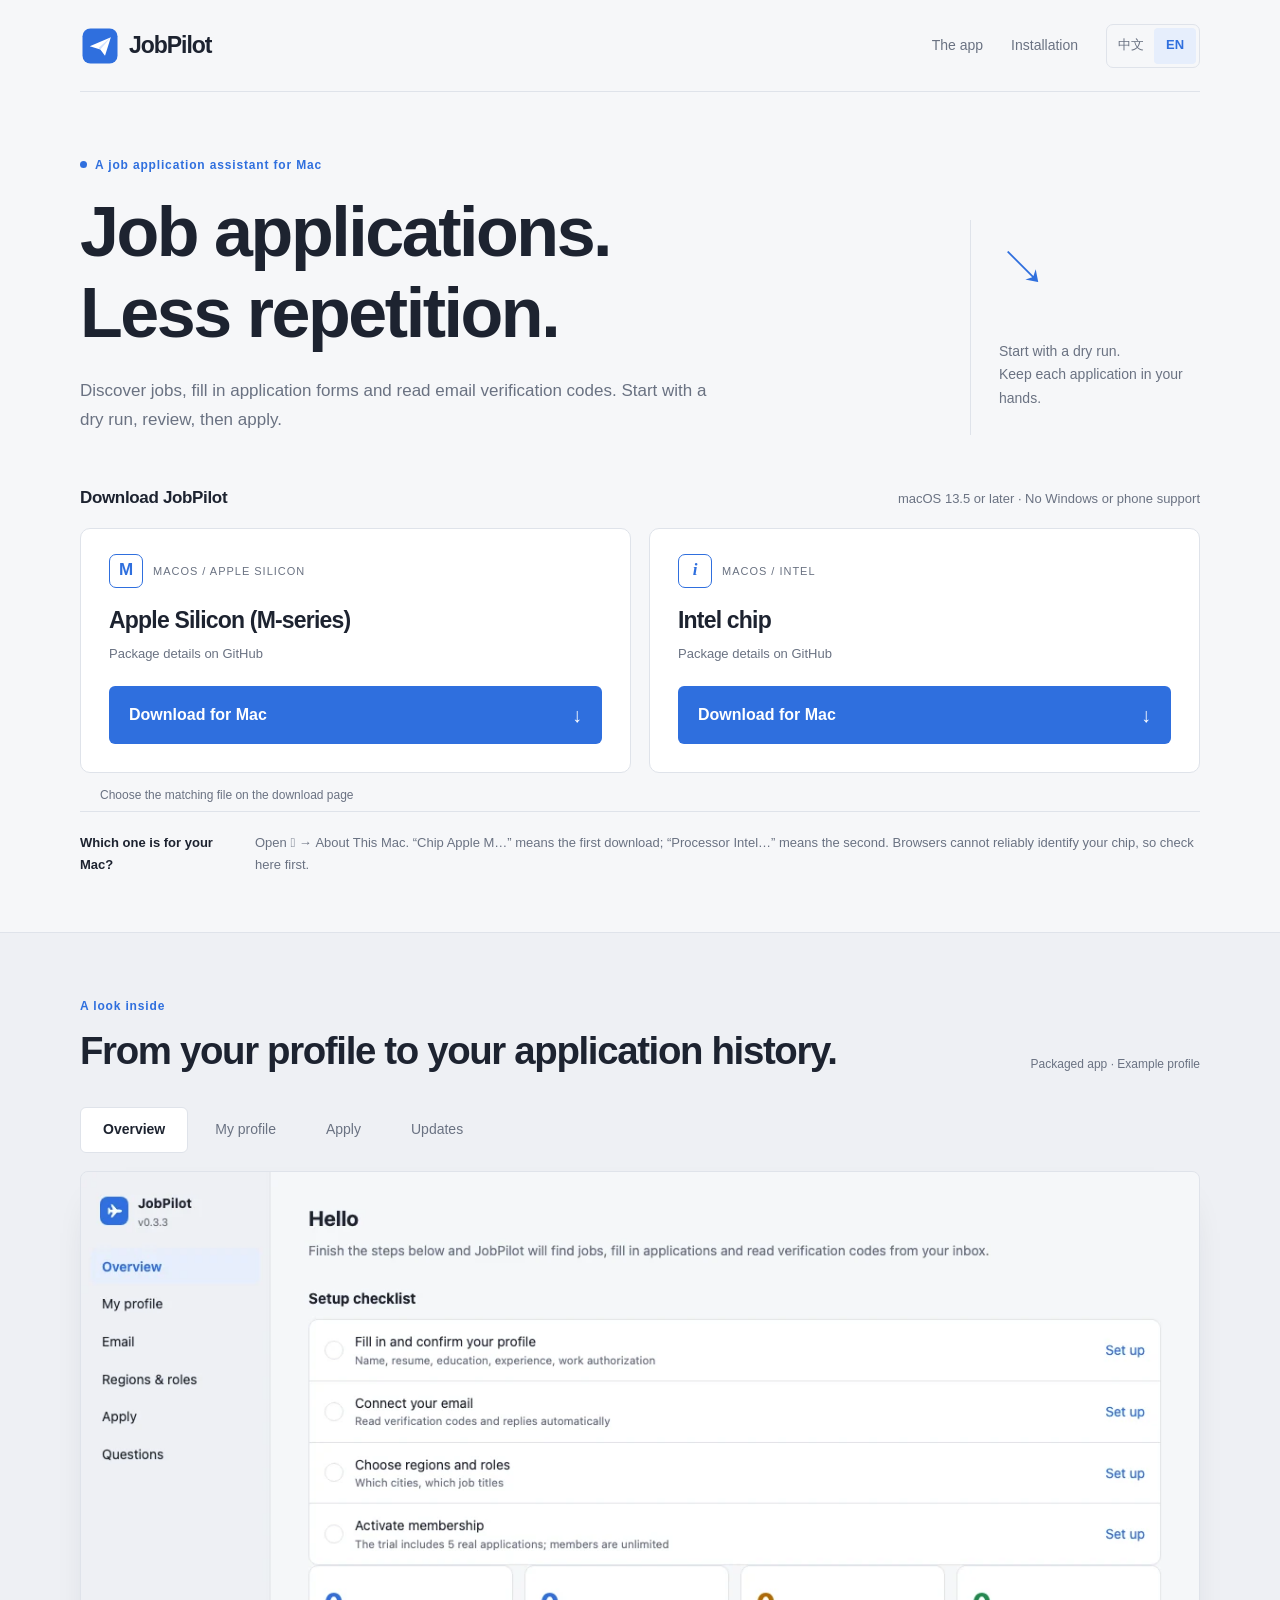
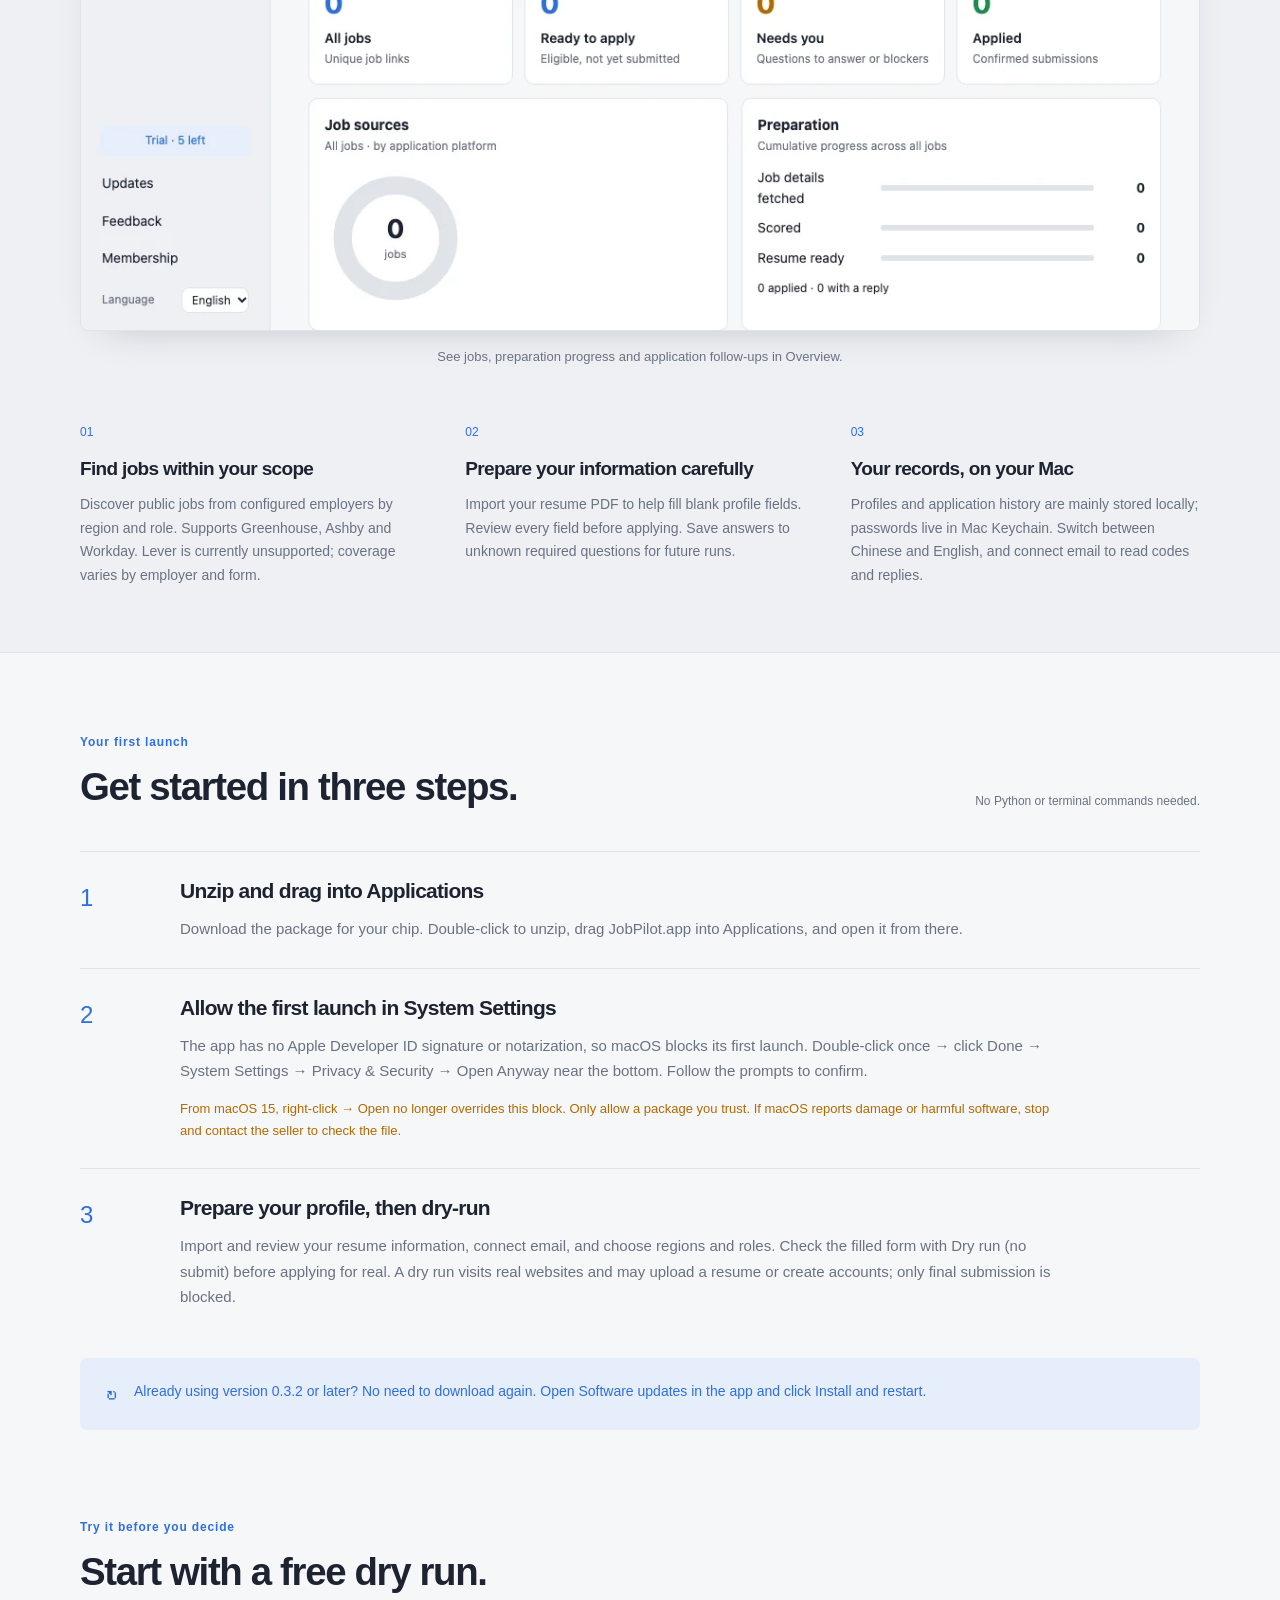
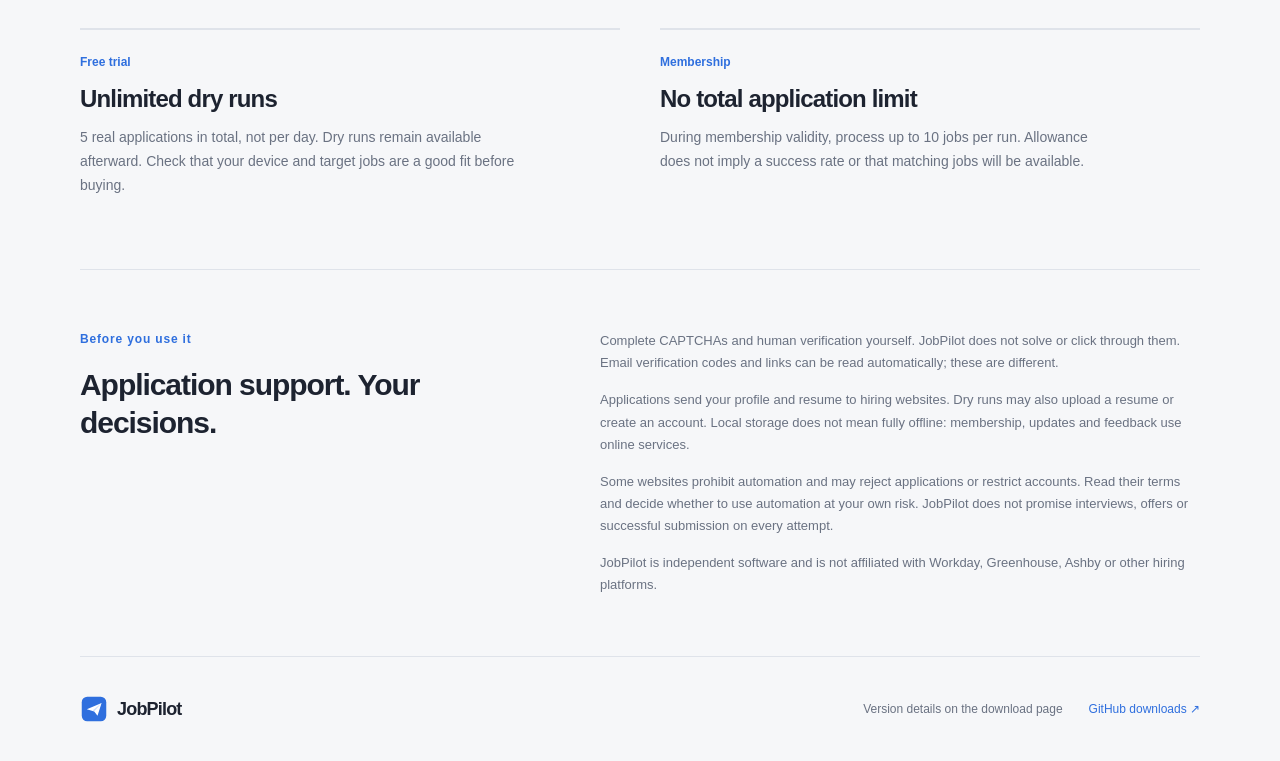
==== jobpilot/index.html @ 060f2322 "Publish JobPilot download website under /jobpilot" ====
<!doctype html>
<html lang="zh-CN">
<head>
  <meta charset="utf-8">
  <meta name="viewport" content="width=device-width, initial-scale=1">
  <meta name="color-scheme" content="light dark">
  <meta name="description" content="JobPilot for Mac：发现岗位、辅助填写求职申请表、读取邮箱验证码。下载 Apple 芯片或 Intel 版本。">
  <meta http-equiv="Content-Security-Policy" content="default-src 'self'; connect-src https://api.github.com; script-src 'self'; style-src 'self'; img-src 'self'; font-src 'none'; object-src 'none'; base-uri 'none'; form-action 'none'">
  <meta name="referrer" content="no-referrer">
  <title>JobPilot — Mac 求职申请助手</title>
  <link rel="icon" href="./icon.svg" type="image/svg+xml">
  <link rel="stylesheet" href="./style.css">
  <script src="./config.js" defer></script>
  <script src="./i18n.js" defer></script>
  <script src="./app.js" defer></script>
</head>
<body>
  <a class="skip" href="#download" data-i18n="skip">跳到下载</a>
  <header class="site-header wrap">
    <a class="brand" href="#download" aria-label="JobPilot"><img src="./icon.svg" width="40" height="40" alt=""><span>JobPilot</span></a>
    <nav aria-label="Main navigation">
      <a href="#preview" data-i18n="nav_preview">看看软件</a>
      <a href="#install" data-i18n="nav_install">安装指南</a>
      <div class="languages" role="group" aria-label="中文 / English">
        <button type="button" data-language="zh" lang="zh" aria-pressed="true">中文</button>
        <button type="button" data-language="en" lang="en" aria-pressed="false">EN</button>
      </div>
    </nav>
  </header>
  <main>
    <section class="hero wrap" id="download" aria-labelledby="hero-title">
      <div class="hero-top">
        <div>
          <p class="eyebrow"><span class="status-dot" aria-hidden="true"></span><span data-i18n="eyebrow">为 Mac 设计的求职申请助手</span></p>
          <h1 id="hero-title" data-i18n="hero_title">求职申请，<br>少一些重复填写。</h1>
          <p class="hero-description" data-i18n="hero_description">发现岗位、填写申请表、自动读取邮箱验证码。先试运行，核对后再正式投递。</p>
        </div>
        <aside class="hero-aside">
          <span class="outline-mark" aria-hidden="true">↘</span>
          <p data-i18n="hero_aside">从一次试运行开始。<br>让每一份申请，由你确认。</p>
        </aside>
      </div>
      <div class="download-heading">
        <h2 data-i18n="download_title">下载 JobPilot</h2>
        <p data-i18n="requirements">macOS 13.5 或更新 · 不支持 Windows、手机</p>
      </div>
      <div class="download-grid">
        <article class="download-card" id="card-apple">
          <div class="chip-line"><span class="chip-icon" aria-hidden="true">M</span><span class="package-type">macOS / Apple Silicon</span></div>
          <h3 data-i18n="apple_title">Apple 芯片（M 系列）</h3>
          <p class="asset-size" id="size-apple" data-i18n="package_on_releases">安装包见下载页</p>
          <a class="download-action" id="download-apple" href="https://github.com/SuperAlanQIao07/applypilot-info/releases/latest"><span data-i18n="download_action">下载 Mac 版</span><span aria-hidden="true">↓</span></a>
          <a class="missing-link" id="missing-apple" href="https://github.com/SuperAlanQIao07/applypilot-info/releases/latest" hidden data-i18n="all_releases">查看 GitHub 下载页 ↗</a>
        </article>
        <article class="download-card" id="card-intel">
          <div class="chip-line"><span class="chip-icon intel" aria-hidden="true">i</span><span class="package-type">macOS / Intel</span></div>
          <h3 data-i18n="intel_title">Intel 芯片</h3>
          <p class="asset-size" id="size-intel" data-i18n="package_on_releases">安装包见下载页</p>
          <a class="download-action" id="download-intel" href="https://github.com/SuperAlanQIao07/applypilot-info/releases/latest"><span data-i18n="download_action">下载 Mac 版</span><span aria-hidden="true">↓</span></a>
          <a class="missing-link" id="missing-intel" href="https://github.com/SuperAlanQIao07/applypilot-info/releases/latest" hidden data-i18n="all_releases">查看 GitHub 下载页 ↗</a>
        </article>
      </div>
      <div class="release-line" aria-live="polite"><span id="release-meta"></span><span id="release-message" data-i18n="fallback">在下载页选择对应文件</span></div>
      <div class="chip-help">
        <strong data-i18n="chip_help_title">不确定选哪一个？</strong>
        <p data-i18n="chip_help">打开「 → 关于本机」：写着「芯片 Apple M…」选第一个；写着「处理器 Intel…」选第二个。浏览器无法可靠判断芯片，请以这里的信息为准。</p>
      </div>
      <noscript><p>在下载页选择对应文件。Choose the matching file on the GitHub download page. JavaScript is only needed to show the latest version and direct links.</p></noscript>
    </section>

    <section class="preview-section" id="preview" aria-labelledby="preview-title">
      <div class="wrap">
        <div class="section-heading"><div><p class="eyebrow" data-i18n="preview_eyebrow">先看看，再开始</p><h2 id="preview-title" data-i18n="preview_title">从资料准备，到申请记录。</h2></div><span class="section-note" data-i18n="preview_note">打包版实拍 · 示例资料</span></div>
        <div class="preview-tabs" role="group" aria-label="App screenshots">
          <button type="button" data-shot="overview" aria-pressed="true" data-i18n="shot_overview">概览</button>
          <button type="button" data-shot="profile" aria-pressed="false" data-i18n="shot_profile">我的资料</button>
          <button type="button" data-shot="apply" aria-pressed="false" data-i18n="shot_apply">投递</button>
          <button type="button" data-shot="updates" aria-pressed="false" data-i18n="shot_updates">软件更新</button>
        </div>
        <figure class="app-preview"><img id="app-screenshot" src="./screenshots/zh-overview.webp" width="1180" height="800" loading="lazy" alt="JobPilot 概览页，显示职位统计和申请记录"><figcaption id="shot-caption">在概览查看职位、准备进度和申请后续。</figcaption></figure>
        <div class="feature-grid">
          <article><span class="feature-number">01</span><h3 data-i18n="feature_discover_title">找到范围内的岗位</h3><p data-i18n="feature_discover">按地区与职位方向发现已配置雇主的公开岗位。支持 Greenhouse、Ashby、Workday；Lever 当前不支持，并非覆盖所有公司和表单。</p></article>
          <article><span class="feature-number">02</span><h3 data-i18n="feature_profile_title">资料只需认真准备</h3><p data-i18n="feature_profile">导入简历 PDF，辅助填写空白资料，逐项核对后用于申请。遇到未知必填题，可保存回答供后续运行复用。</p></article>
          <article><span class="feature-number">03</span><h3 data-i18n="feature_local_title">记录留在你的 Mac</h3><p data-i18n="feature_local">资料和投递记录主要保存在本机，密码存于 Mac 钥匙串。中英文界面随时切换，连接邮箱后可读取验证码和回信。</p></article>
        </div>
      </div>
    </section>

    <section class="install-section wrap" id="install" aria-labelledby="install-title">
      <div class="section-heading"><div><p class="eyebrow" data-i18n="install_eyebrow">第一次使用</p><h2 id="install-title" data-i18n="install_title">安装，按这三步来。</h2></div><p class="section-note" data-i18n="install_note">无需 Python，也无需终端命令。</p></div>
      <ol class="install-steps">
        <li><span class="step-number" aria-hidden="true">1</span><div><h3 data-i18n="install_unpack_title">解压，拖入「应用程序」</h3><p data-i18n="install_unpack">下载与你的芯片对应的压缩包，双击解压，再把 JobPilot.app 拖到「应用程序」。请从「应用程序」打开。</p></div></li>
        <li><span class="step-number" aria-hidden="true">2</span><div><h3 data-i18n="install_open_title">在系统设置中允许首次打开</h3><p data-i18n="install_open">应用没有 Apple Developer ID 签名和公证，首次打开会被 macOS 拦下。双击一次 → 点「完成」→「系统设置 → 隐私与安全性」→ 在底部点「仍要打开」，按提示确认。</p><p class="installation-warning" data-i18n="install_warning">macOS 15 起，不能再靠右键打开绕过。仅允许你信任的安装包；如提示损坏或会危害电脑，请停止安装并联系卖家核对。</p></div></li>
        <li><span class="step-number" aria-hidden="true">3</span><div><h3 data-i18n="install_try_title">准备资料，先试运行</h3><p data-i18n="install_try">导入简历并逐项确认，绑定邮箱，选择地区与职位方向。先用「试运行（不提交）」检查填写内容，再决定是否正式投递。试运行会访问真实网站，也可能上传简历或注册账号，仅阻止最终提交。</p></div></li>
      </ol>
      <aside class="update-note"><span aria-hidden="true">↻</span><p data-i18n="update_note">已经安装 0.3.2 或更新版本？不用重新下载，在应用「软件更新」页点击「安装并重启」即可。</p></aside>
    </section>

    <section class="membership-section wrap" id="membership" aria-labelledby="membership-title">
      <div class="section-heading"><div><p class="eyebrow" data-i18n="membership_eyebrow">先试用，再决定</p><h2 id="membership-title" data-i18n="membership_title">从免费试运行开始。</h2></div></div>
      <div class="membership-grid">
        <article><span class="plan-label" data-i18n="trial_label">免费试用</span><h3 data-i18n="trial_title">试运行不限次数</h3><p data-i18n="trial_body">正式投递共 5 份，不是每天 5 份。额度用完后仍可试运行，先确认设备和目标岗位是否适合。</p></article>
        <article><span class="plan-label" data-i18n="member_label">会员</span><h3 data-i18n="member_title">正式投递不限总量</h3><p data-i18n="member_body">会员有效期内每轮最多处理 10 份。额度不代表成功率，也不代表一定有匹配岗位。</p><p class="price" id="membership-price" hidden></p></article>
      </div>
      <div class="contact-panel" id="contact-panel" hidden>
        <h3 data-i18n="contact_title">购买与联系</h3>
        <a id="store-link" class="text-link" hidden data-i18n="store_link">查看购买方式 ↗</a>
        <p id="wechat-row" hidden><span data-i18n="wechat">微信：</span><span id="wechat-value"></span></p>
        <p id="email-row" hidden><span data-i18n="email">邮箱：</span><span id="email-value"></span></p>
      </div>
    </section>

    <section class="privacy-section wrap" aria-labelledby="privacy-title">
      <div class="privacy-heading"><p class="eyebrow" data-i18n="privacy_eyebrow">使用前，请了解</p><h2 id="privacy-title" data-i18n="privacy_title">辅助申请，决定权在你。</h2></div>
      <div class="privacy-copy">
        <p data-i18n="privacy_captcha">CAPTCHA / 人机验证由你本人完成，软件不破解或代点；邮箱验证码和验证链接可自动读取，两者不同。</p>
        <p data-i18n="privacy_data">申请会把资料和简历发送给招聘网站；试运行也可能上传简历、创建账号。本机保存资料不等于完全离线，会员、更新和提建议等功能需要联网。</p>
        <p data-i18n="privacy_risk">部分网站的条款可能禁止自动化，可能拒绝申请或限制账号。请先阅读网站条款，自行决定是否使用并承担风险。软件不承诺面试、录用或每次提交成功。</p>
        <p class="muted" data-i18n="privacy_affiliation">JobPilot 是独立软件，与 Workday、Greenhouse、Ashby 等公司没有关联。</p>
      </div>
    </section>
  </main>
  <footer class="site-footer wrap"><a class="brand" href="#download"><img src="./icon.svg" width="28" height="28" alt=""><span>JobPilot</span></a><span id="footer-version" data-i18n="footer_version_unknown">版本信息见下载页</span><a href="https://github.com/SuperAlanQIao07/applypilot-info/releases/latest" data-i18n="footer_releases">GitHub 下载页 ↗</a></footer>
</body>
</html>
---- jobpilot/style.css ----
:root {
  --bg: #f6f7f9; --panel: #ffffff; --sidebar: #eef0f4; --text: #1d2330; --muted: #6a7282;
  --line: #dfe3ea; --accent: #2f6fde; --accent-text: #ffffff; --accent-soft: #e6eefc;
  --ok: #1f8a4c; --warn: #b26a00; --radius: 10px;
  color-scheme: light;
}
@media (prefers-color-scheme: dark) {
  :root {
    --bg: #15181e; --panel: #1d2129; --sidebar: #191c23; --text: #e6e9ef; --muted: #98a0ae;
    --line: #2d333d; --accent: #5b8ff0; --accent-text: #0f1420; --accent-soft: #233150;
    --ok: #4cc17f; --warn: #e0a043;
    color-scheme: dark;
  }
}
* { box-sizing: border-box; }
[hidden] { display: none !important; }
html { scroll-behavior: smooth; scroll-padding-top: 24px; }
body { margin: 0; background: var(--bg); color: var(--text); font: 16px/1.7 -apple-system, BlinkMacSystemFont, "PingFang SC", "Helvetica Neue", sans-serif; -webkit-font-smoothing: antialiased; }
a { color: var(--accent); text-decoration: none; }
a:hover { text-decoration: underline; text-underline-offset: 4px; }
button { font: inherit; cursor: pointer; }
a, button { -webkit-tap-highlight-color: transparent; }
a:focus-visible, button:focus-visible { outline: 3px solid var(--accent); outline-offset: 5px; }
img { display: block; max-width: 100%; height: auto; }
p { margin: 0; }
h1, h2, h3 { line-height: 1.25; margin: 0; letter-spacing: -.035em; }
h2 { font-size: clamp(27px, 3vw, 40px); font-weight: 650; }
h3 { font-size: 21px; font-weight: 650; }
.wrap { width: min(1120px, calc(100% - 64px)); margin-inline: auto; }
.skip { position: absolute; left: 16px; top: -100px; padding: 10px 20px; z-index: 5; background: var(--panel); }
.skip:focus { top: 10px; }
.site-header { display: flex; justify-content: space-between; align-items: center; min-height: 92px; border-bottom: 1px solid var(--line); }
.brand { display: inline-flex; align-items: center; gap: 9px; color: var(--text); font-size: 23px; font-weight: 700; letter-spacing: -.045em; }
.brand:hover { text-decoration: none; }
.site-header nav { display: flex; gap: 28px; align-items: center; font-size: 14px; }
.site-header nav > a { color: var(--muted); }
.languages { display: flex; align-items: center; gap: 2px; border: 1px solid var(--line); border-radius: 7px; padding: 3px; }
.languages button { min-width: 42px; min-height: 36px; padding: 4px 8px; border: 0; color: var(--muted); background: transparent; border-radius: 4px; font-size: 13px; }
.languages button[aria-pressed=true] { color: var(--accent); background: var(--accent-soft); font-weight: 650; }
.hero { padding-top: 64px; padding-bottom: 56px; }
.hero-top { display: grid; grid-template-columns: 1fr 230px; align-items: end; gap: 48px; }
.eyebrow { font-size: 12px; line-height: 1.5; font-weight: 650; color: var(--accent); letter-spacing: .07em; margin-bottom: 18px; }
.status-dot { display: inline-block; width: 7px; height: 7px; margin-right: 8px; background: var(--accent); border-radius: 50%; vertical-align: 1px; }
h1 { font-size: clamp(44px, 5.7vw, 70px); white-space: pre-line; font-weight: 650; line-height: 1.15; }
.hero-description { max-width: 650px; font-size: 17px; color: var(--muted); margin-top: 24px; }
.hero-aside { border-left: 1px solid var(--line); padding-left: 28px; color: var(--muted); font-size: 14px; white-space: pre-line; }
.outline-mark { font-size: 48px; color: var(--accent); display: block; line-height: 1; margin-bottom: 24px; font-weight: 300; }
.download-heading { display: flex; align-items: baseline; justify-content: space-between; gap: 16px; margin-top: 52px; margin-bottom: 18px; }
.download-heading h2 { font-size: 17px; letter-spacing: -.02em; }
.download-heading p { color: var(--muted); font-size: 13px; }
.download-grid { display: grid; grid-template-columns: 1fr 1fr; gap: 18px; }
.download-card { padding: 25px 28px 28px; background: var(--panel); border: 1px solid var(--line); border-radius: var(--radius); }
.chip-line { display: flex; align-items: center; gap: 10px; margin-bottom: 18px; }
.chip-icon { width: 34px; height: 34px; display: inline-grid; place-items: center; font-size: 17px; font-weight: 700; border: 1px solid var(--accent); color: var(--accent); border-radius: 7px; }
.chip-icon.intel { font-family: ui-serif, Georgia, serif; font-style: italic; }
.package-type { font-size: 11px; text-transform: uppercase; letter-spacing: .09em; color: var(--muted); }
.download-card h3 { font-size: 23px; }
.asset-size { color: var(--muted); font-size: 13px; margin-top: 8px; min-height: 23px; }
.download-action { display: flex; align-items: center; justify-content: space-between; gap: 16px; min-height: 56px; margin-top: 20px; padding: 14px 20px; border-radius: 6px; background: var(--accent); color: var(--accent-text); font-size: 16px; font-weight: 600; line-height: 1.5; transition: filter .15s; }
.download-action:hover { text-decoration: none; filter: brightness(.94); }
.download-action span:last-child { font-size: 20px; font-weight: 400; }
.unavailable .download-action { background: var(--sidebar); color: var(--muted); cursor: not-allowed; font-size: 14px; }
.missing-link { display: inline-block; margin-top: 13px; font-size: 13px; }
.release-line { display: flex; flex-wrap: wrap; gap: 8px 20px; min-height: 38px; padding-top: 12px; color: var(--muted); font-size: 12px; }
.chip-help { display: grid; grid-template-columns: 155px 1fr; gap: 20px; border-top: 1px solid var(--line); padding-top: 20px; font-size: 13px; }
.chip-help strong { font-weight: 600; }
.chip-help p { color: var(--muted); }
.preview-section { padding-block: 64px; background: var(--sidebar); border-block: 1px solid var(--line); }
.section-heading { display: flex; align-items: end; justify-content: space-between; gap: 28px; margin-bottom: 32px; }
.section-heading .eyebrow { margin-bottom: 12px; }
.section-note { flex-shrink: 0; color: var(--muted); font-size: 12px; }
.preview-tabs { display: flex; flex-wrap: wrap; gap: 4px; margin-bottom: 18px; }
.preview-tabs button { padding: 10px 22px; min-height: 44px; background: transparent; border: 1px solid transparent; border-radius: 6px; color: var(--muted); font-size: 14px; }
.preview-tabs button[aria-pressed=true] { background: var(--panel); border-color: var(--line); color: var(--text); font-weight: 600; }
.app-preview { margin: 0; }
.app-preview img { width: 100%; background: var(--panel); border: 1px solid var(--line); border-radius: 8px; box-shadow: 0 16px 40px -26px #1d233050; }
.app-preview figcaption { text-align: center; font-size: 13px; color: var(--muted); margin-top: 15px; }
.feature-grid { display: grid; grid-template-columns: repeat(3, 1fr); gap: 36px; margin-top: 54px; }
.feature-number { display: block; color: var(--accent); font-size: 12px; font-variant-numeric: tabular-nums; margin-bottom: 15px; }
.feature-grid h3 { font-size: 19px; margin-bottom: 12px; }
.feature-grid p { color: var(--muted); font-size: 14px; }
.install-section { padding-block: 80px 64px; }
.install-steps { margin: 40px 0 0; padding: 0; list-style: none; }
.install-steps li { display: grid; grid-template-columns: 80px 1fr; padding-block: 26px; gap: 20px; border-top: 1px solid var(--line); }
.step-number { font-size: 24px; color: var(--accent); font-variant-numeric: tabular-nums; }
.install-steps h3 { font-size: 21px; margin-bottom: 12px; }
.install-steps p { font-size: 15px; color: var(--muted); max-width: 880px; }
.install-steps .installation-warning { color: var(--warn); margin-top: 14px; font-size: 13px; }
.update-note { display: flex; align-items: start; gap: 16px; margin-top: 22px; padding: 22px 26px; background: var(--accent-soft); color: var(--accent); border-radius: 7px; font-size: 14px; }
.update-note > span { font-size: 23px; line-height: 1.2; }
.membership-section { padding-block: 24px 72px; }
.membership-grid { display: grid; grid-template-columns: 1fr 1fr; gap: 40px; }
.membership-grid article { border-top: 2px solid var(--line); padding-top: 22px; }
.plan-label { font-size: 12px; color: var(--accent); display: block; margin-bottom: 12px; font-weight: 600; }
.membership-grid h3 { font-size: 24px; margin-bottom: 12px; }
.membership-grid p { color: var(--muted); font-size: 14px; max-width: 460px; }
.membership-grid .price { color: var(--accent); font-size: 20px; margin-top: 16px; }
.contact-panel { margin-top: 30px; padding: 24px; border: 1px solid var(--line); border-radius: var(--radius); overflow-wrap: anywhere; }
.contact-panel h3 { font-size: 17px; margin-bottom: 10px; }
.contact-panel p, .text-link { font-size: 14px; margin-top: 8px; }
.privacy-section { display: grid; grid-template-columns: .9fr 1.2fr; gap: 70px; padding-block: 60px; border-top: 1px solid var(--line); }
.privacy-section h2 { font-size: 30px; }
.privacy-copy p { font-size: 13px; color: var(--muted); margin-bottom: 15px; }
.privacy-copy p:last-child { margin-bottom: 0; }
.site-footer { display: flex; align-items: center; gap: 26px; min-height: 105px; border-top: 1px solid var(--line); color: var(--muted); font-size: 12px; }
.site-footer .brand { margin-right: auto; font-size: 18px; }
@media (max-width: 760px) {
  .wrap { width: calc(100% - 40px); }
  .site-header { min-height: 78px; }
  .site-header nav { gap: 14px; }
  .site-header nav > a { display: none; }
  .hero { padding-top: 40px; padding-bottom: 36px; }
  .hero-top { display: block; }
  h1 { font-size: clamp(36px, 8.8vw, 58px); }
  .hero-description { font-size: 15px; margin-top: 20px; }
  .hero-aside { display: none; }
  .download-heading { display: block; margin-top: 34px; margin-bottom: 14px; }
  .download-heading p { font-size: 12px; margin-top: 6px; }
  .download-grid { grid-template-columns: 1fr; gap: 12px; }
  .download-card { padding: 20px; }
  .chip-line { margin-bottom: 12px; }
  .download-card h3 { font-size: 22px; }
  .download-action { margin-top: 14px; }
  .chip-help { display: block; padding-top: 16px; }
  .chip-help p { margin-top: 7px; }
  .preview-section { padding-block: 40px; }
  .section-heading { display: block; margin-bottom: 24px; }
  .section-note { display: block; margin-top: 14px; }
  .preview-tabs { gap: 1px; }
  .preview-tabs button { padding: 9px 11px; font-size: 13px; }
  .feature-grid { grid-template-columns: 1fr; gap: 26px; margin-top: 34px; }
  .feature-grid article { border-top: 1px solid var(--line); padding-top: 22px; }
  .feature-number { margin-bottom: 9px; }
  .install-section { padding-block: 48px 36px; }
  .install-steps { margin-top: 26px; }
  .install-steps li { grid-template-columns: 28px 1fr; gap: 12px; padding-block: 24px; }
  .install-steps h3 { font-size: 19px; }
  .install-steps p { font-size: 14px; }
  .update-note { padding: 18px; font-size: 13px; }
  .membership-section { padding-block: 12px 40px; }
  .membership-grid { grid-template-columns: 1fr; gap: 28px; }
  .privacy-section { grid-template-columns: 1fr; gap: 24px; padding-block: 36px; }
  .privacy-section h2 { font-size: 27px; }
  .site-footer { flex-wrap: wrap; justify-content: space-between; padding-block: 24px; gap: 12px; }
  .site-footer .brand { flex-basis: 100%; }
}
@media (prefers-reduced-motion: reduce) { html { scroll-behavior: auto; } .download-action { transition: none; } }
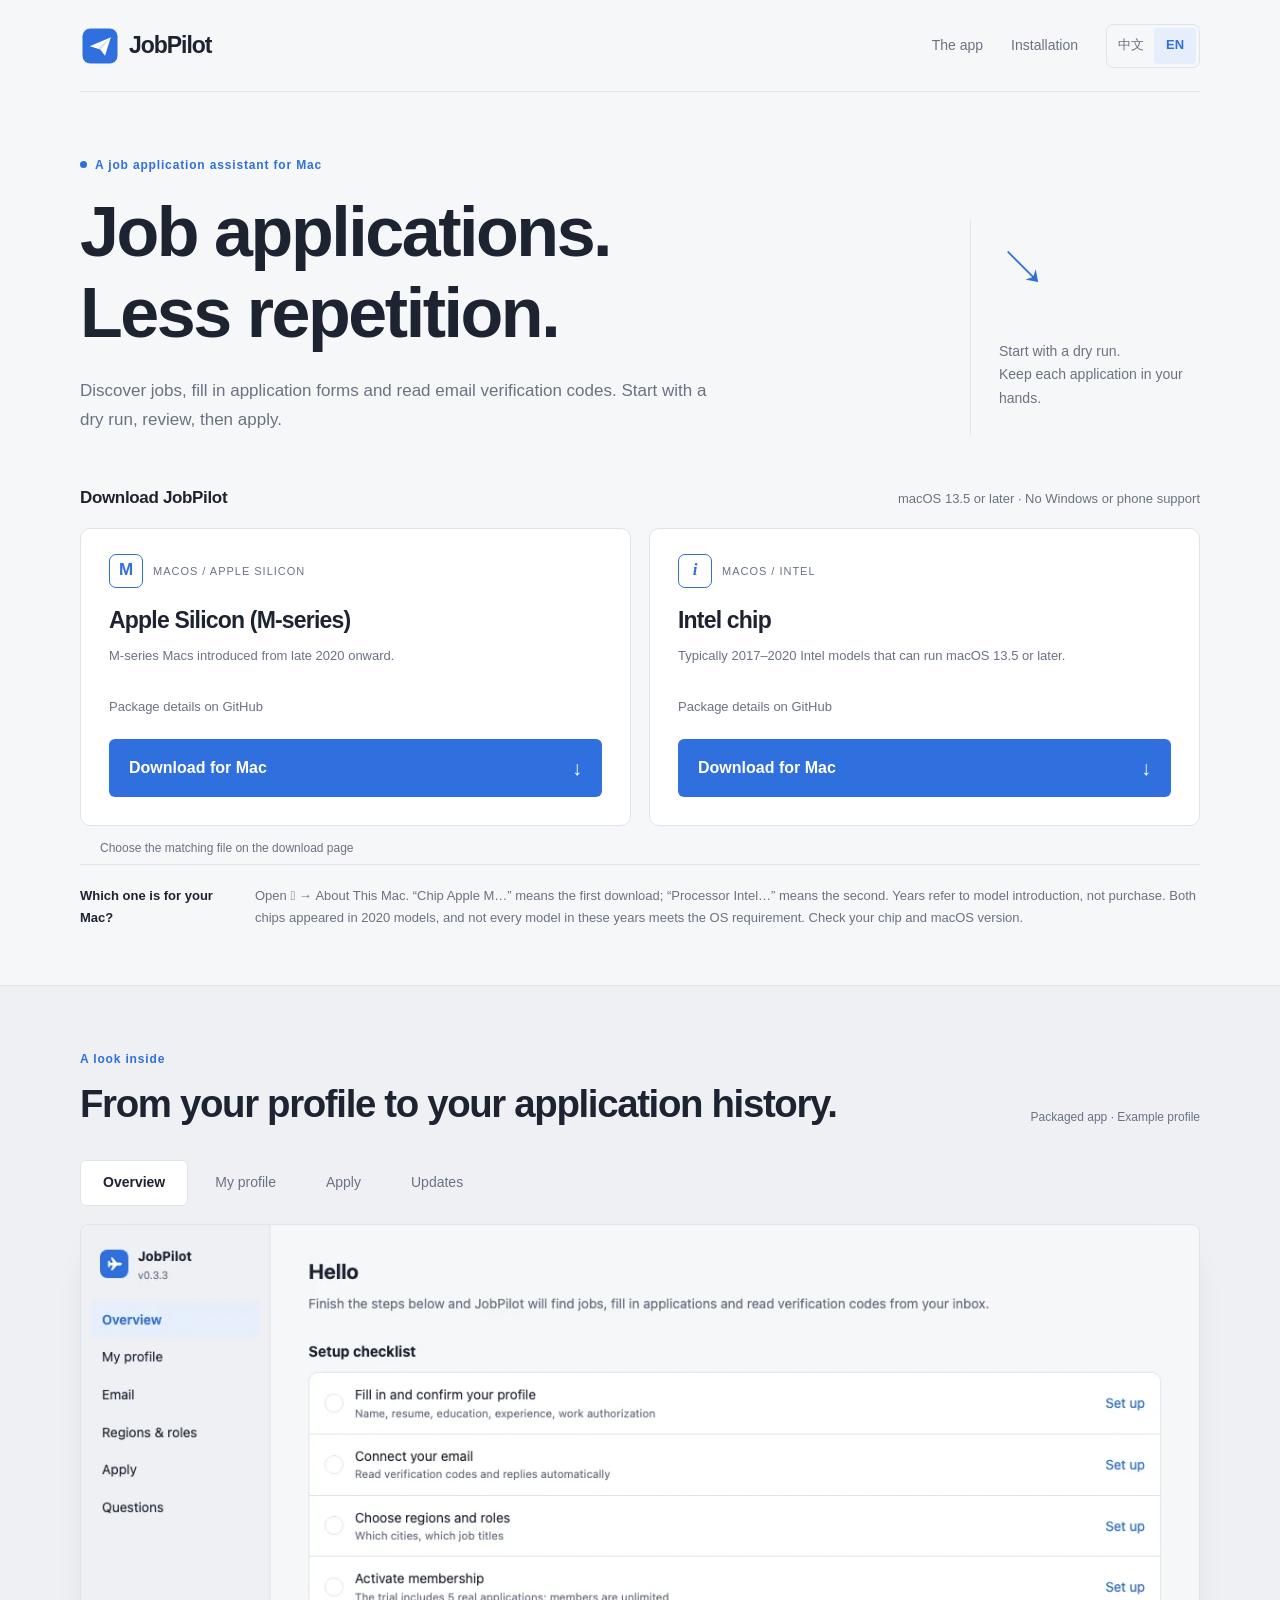
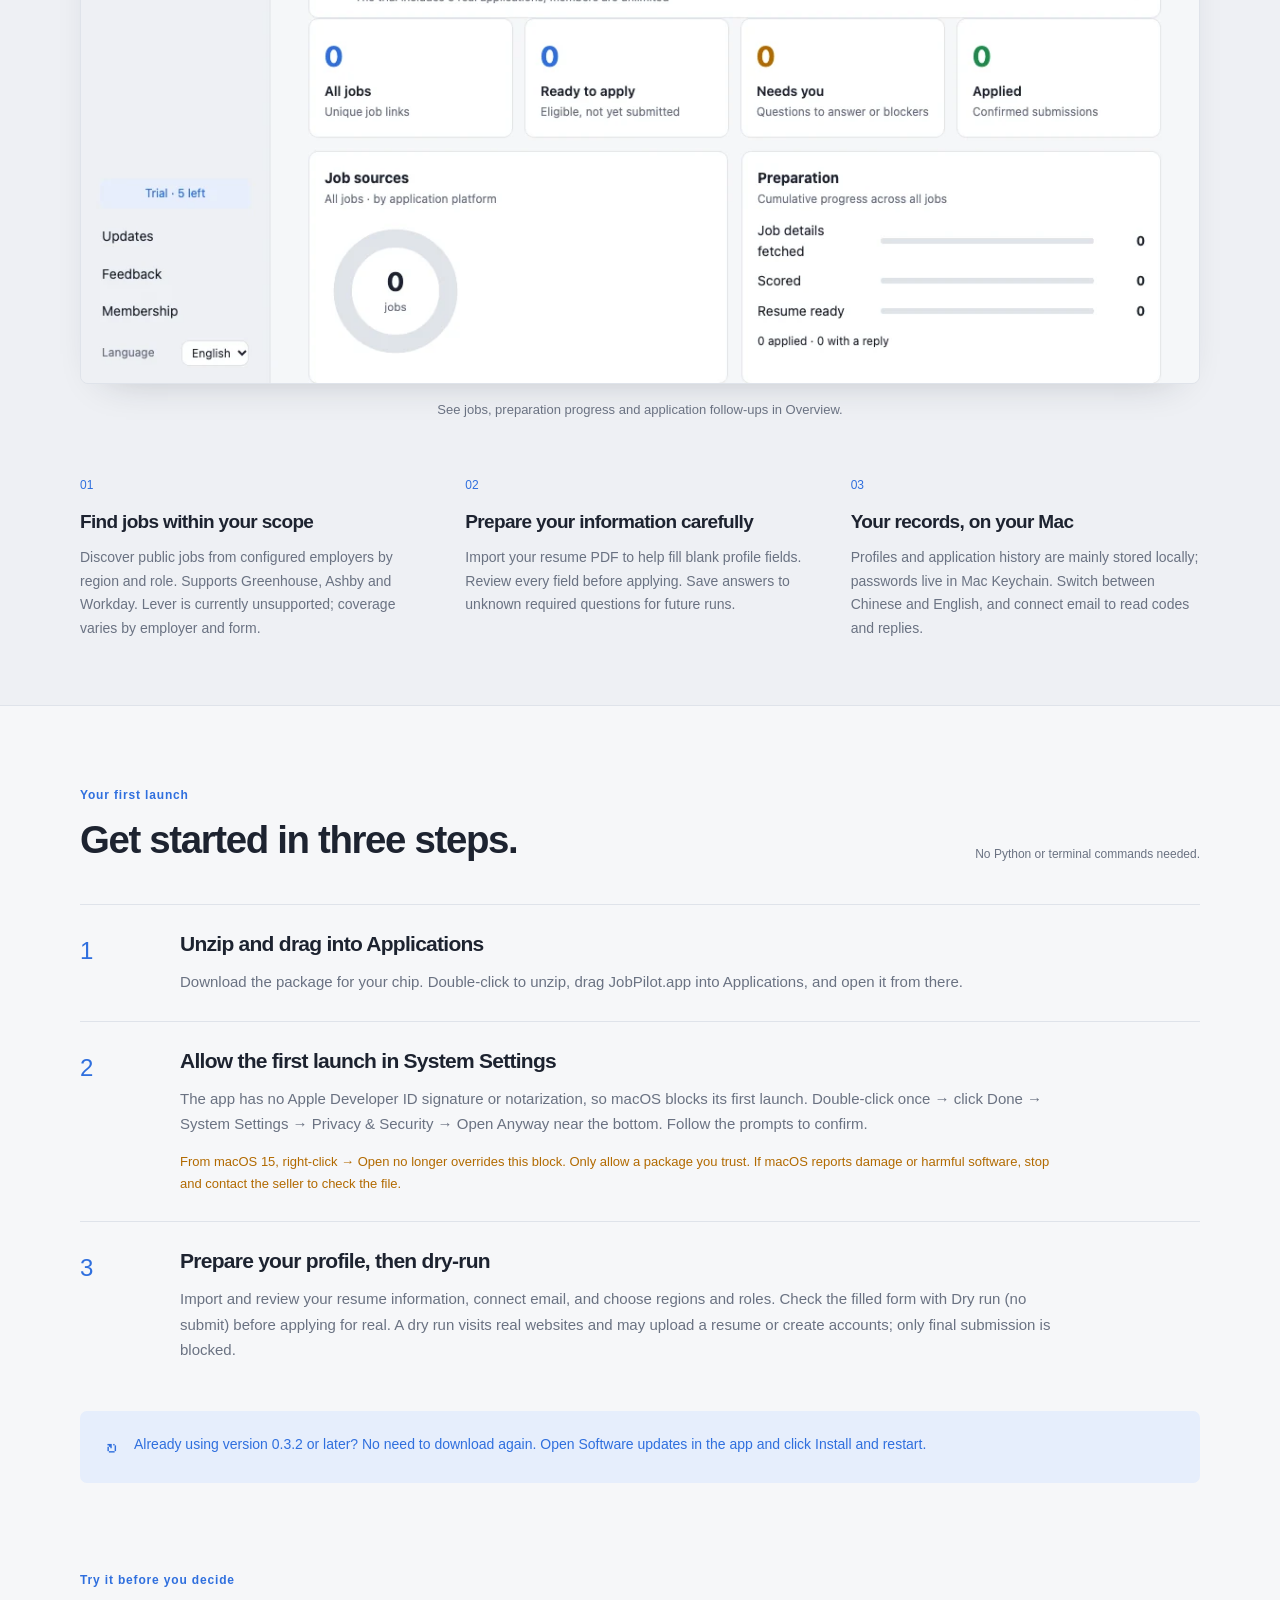
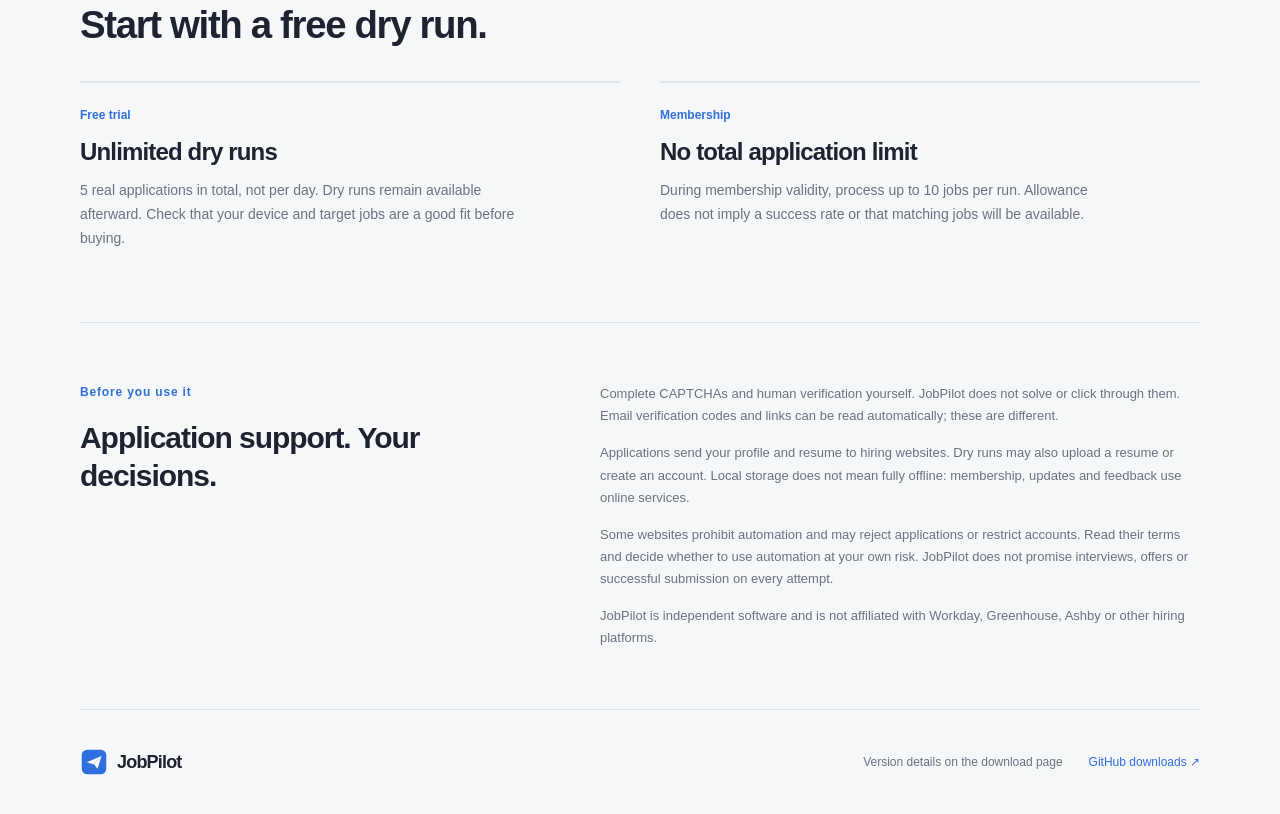
==== commit 3a5cae84: "Clarify Mac model years beside download choices" ====
--- a/jobpilot/index.html
+++ b/jobpilot/index.html
@@ -48,6 +48,7 @@
         <article class="download-card" id="card-apple">
           <div class="chip-line"><span class="chip-icon" aria-hidden="true">M</span><span class="package-type">macOS / Apple Silicon</span></div>
           <h3 data-i18n="apple_title">Apple 芯片（M 系列）</h3>
+          <p class="chip-years" data-i18n="apple_years">2020 年末起推出的 M 系列 Mac。</p>
           <p class="asset-size" id="size-apple" data-i18n="package_on_releases">安装包见下载页</p>
           <a class="download-action" id="download-apple" href="https://github.com/SuperAlanQIao07/applypilot-info/releases/latest"><span data-i18n="download_action">下载 Mac 版</span><span aria-hidden="true">↓</span></a>
           <a class="missing-link" id="missing-apple" href="https://github.com/SuperAlanQIao07/applypilot-info/releases/latest" hidden data-i18n="all_releases">查看 GitHub 下载页 ↗</a>
@@ -55,6 +56,7 @@
         <article class="download-card" id="card-intel">
           <div class="chip-line"><span class="chip-icon intel" aria-hidden="true">i</span><span class="package-type">macOS / Intel</span></div>
           <h3 data-i18n="intel_title">Intel 芯片</h3>
+          <p class="chip-years" data-i18n="intel_years">常见于 2017–2020 年款 Intel Mac，须能运行 macOS 13.5 或更新。</p>
           <p class="asset-size" id="size-intel" data-i18n="package_on_releases">安装包见下载页</p>
           <a class="download-action" id="download-intel" href="https://github.com/SuperAlanQIao07/applypilot-info/releases/latest"><span data-i18n="download_action">下载 Mac 版</span><span aria-hidden="true">↓</span></a>
           <a class="missing-link" id="missing-intel" href="https://github.com/SuperAlanQIao07/applypilot-info/releases/latest" hidden data-i18n="all_releases">查看 GitHub 下载页 ↗</a>
@@ -63,7 +65,7 @@
       <div class="release-line" aria-live="polite"><span id="release-meta"></span><span id="release-message" data-i18n="fallback">在下载页选择对应文件</span></div>
       <div class="chip-help">
         <strong data-i18n="chip_help_title">不确定选哪一个？</strong>
-        <p data-i18n="chip_help">打开「 → 关于本机」：写着「芯片 Apple M…」选第一个；写着「处理器 Intel…」选第二个。浏览器无法可靠判断芯片，请以这里的信息为准。</p>
+        <p data-i18n="chip_help">打开「 → 关于本机」：写着「芯片 Apple M…」选第一个；写着「处理器 Intel…」选第二个。年份指机型发布年份，不是购买年份；2020 年款两种芯片都有，且不是上述年份的所有机型都满足系统要求，请以芯片和系统版本为准。</p>
       </div>
       <noscript><p>在下载页选择对应文件。Choose the matching file on the GitHub download page. JavaScript is only needed to show the latest version and direct links.</p></noscript>
     </section>
--- a/jobpilot/style.css
+++ b/jobpilot/style.css
@@ -55,6 +55,7 @@
 .chip-icon.intel { font-family: ui-serif, Georgia, serif; font-style: italic; }
 .package-type { font-size: 11px; text-transform: uppercase; letter-spacing: .09em; color: var(--muted); }
 .download-card h3 { font-size: 23px; }
+.chip-years { font-size: 13px; line-height: 1.65; color: var(--muted); margin-top: 10px; min-height: 43px; }
 .asset-size { color: var(--muted); font-size: 13px; margin-top: 8px; min-height: 23px; }
 .download-action { display: flex; align-items: center; justify-content: space-between; gap: 16px; min-height: 56px; margin-top: 20px; padding: 14px 20px; border-radius: 6px; background: var(--accent); color: var(--accent-text); font-size: 16px; font-weight: 600; line-height: 1.5; transition: filter .15s; }
 .download-action:hover { text-decoration: none; filter: brightness(.94); }
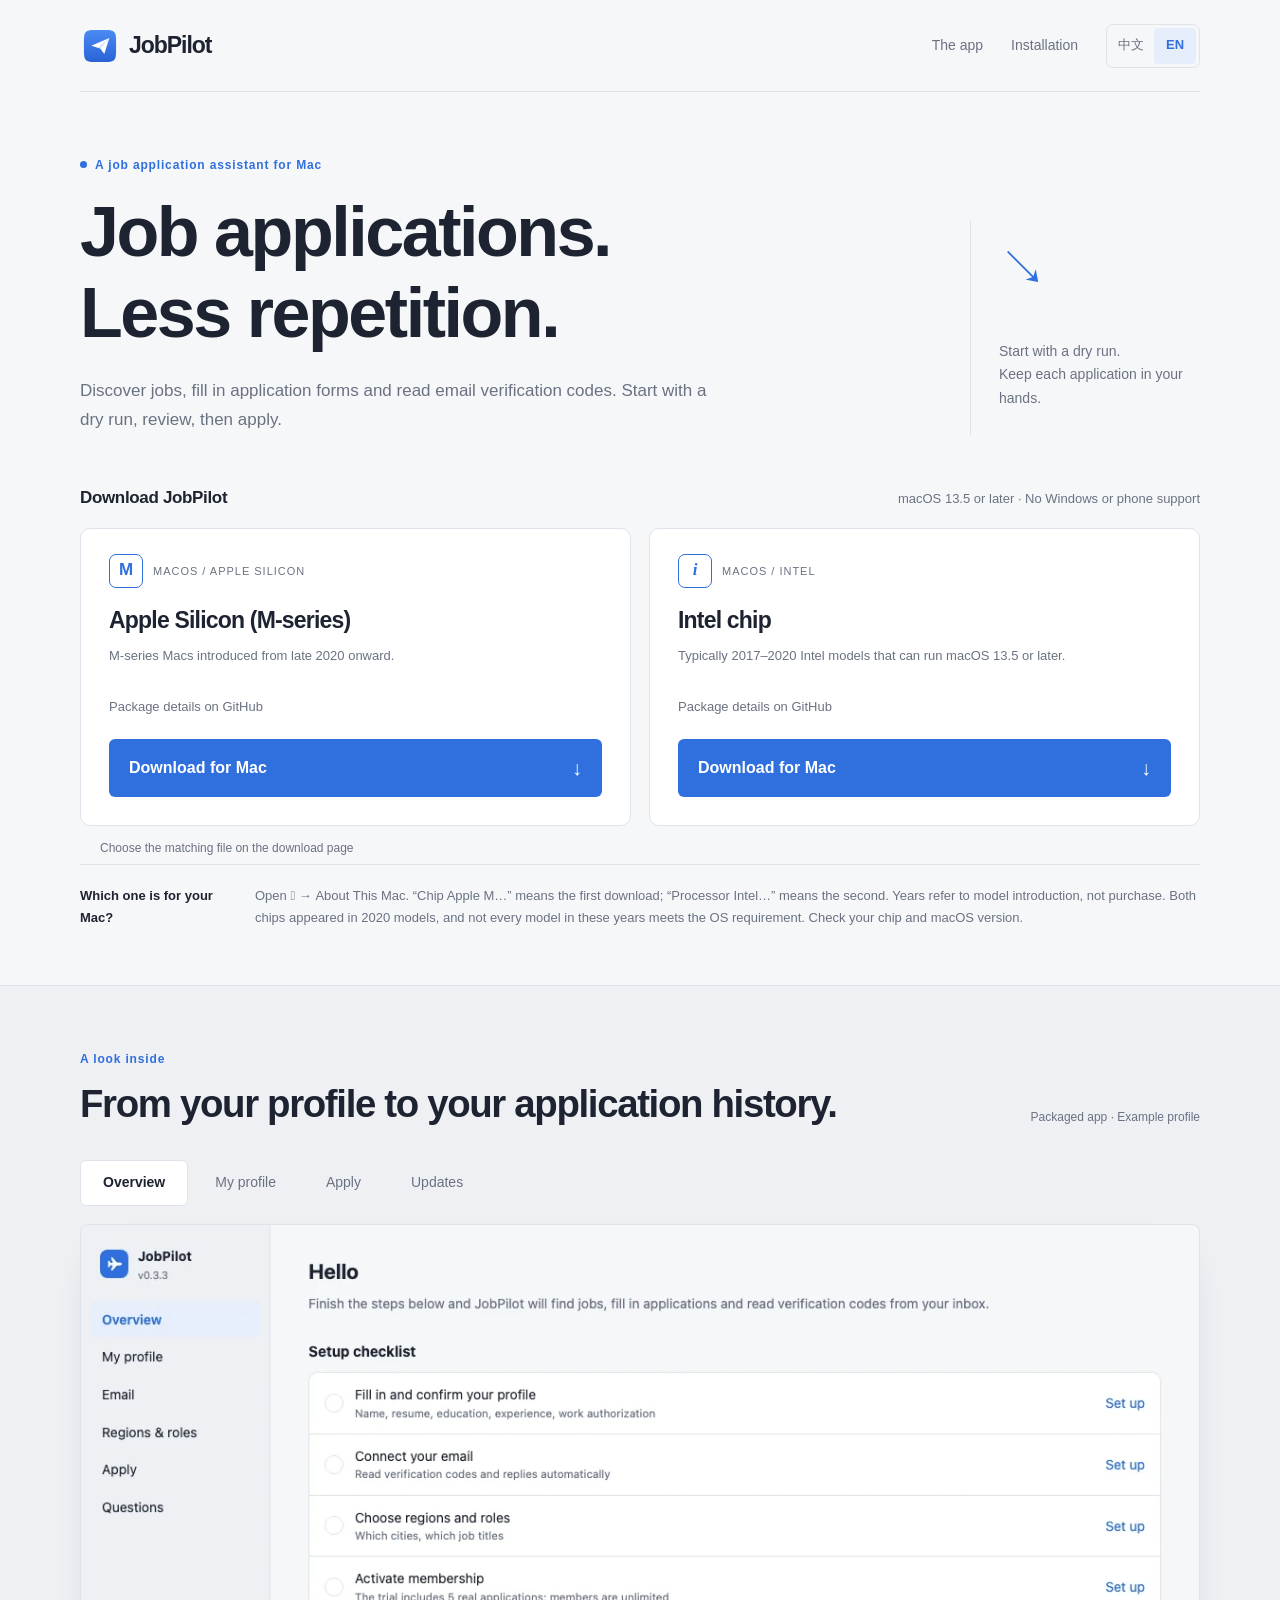
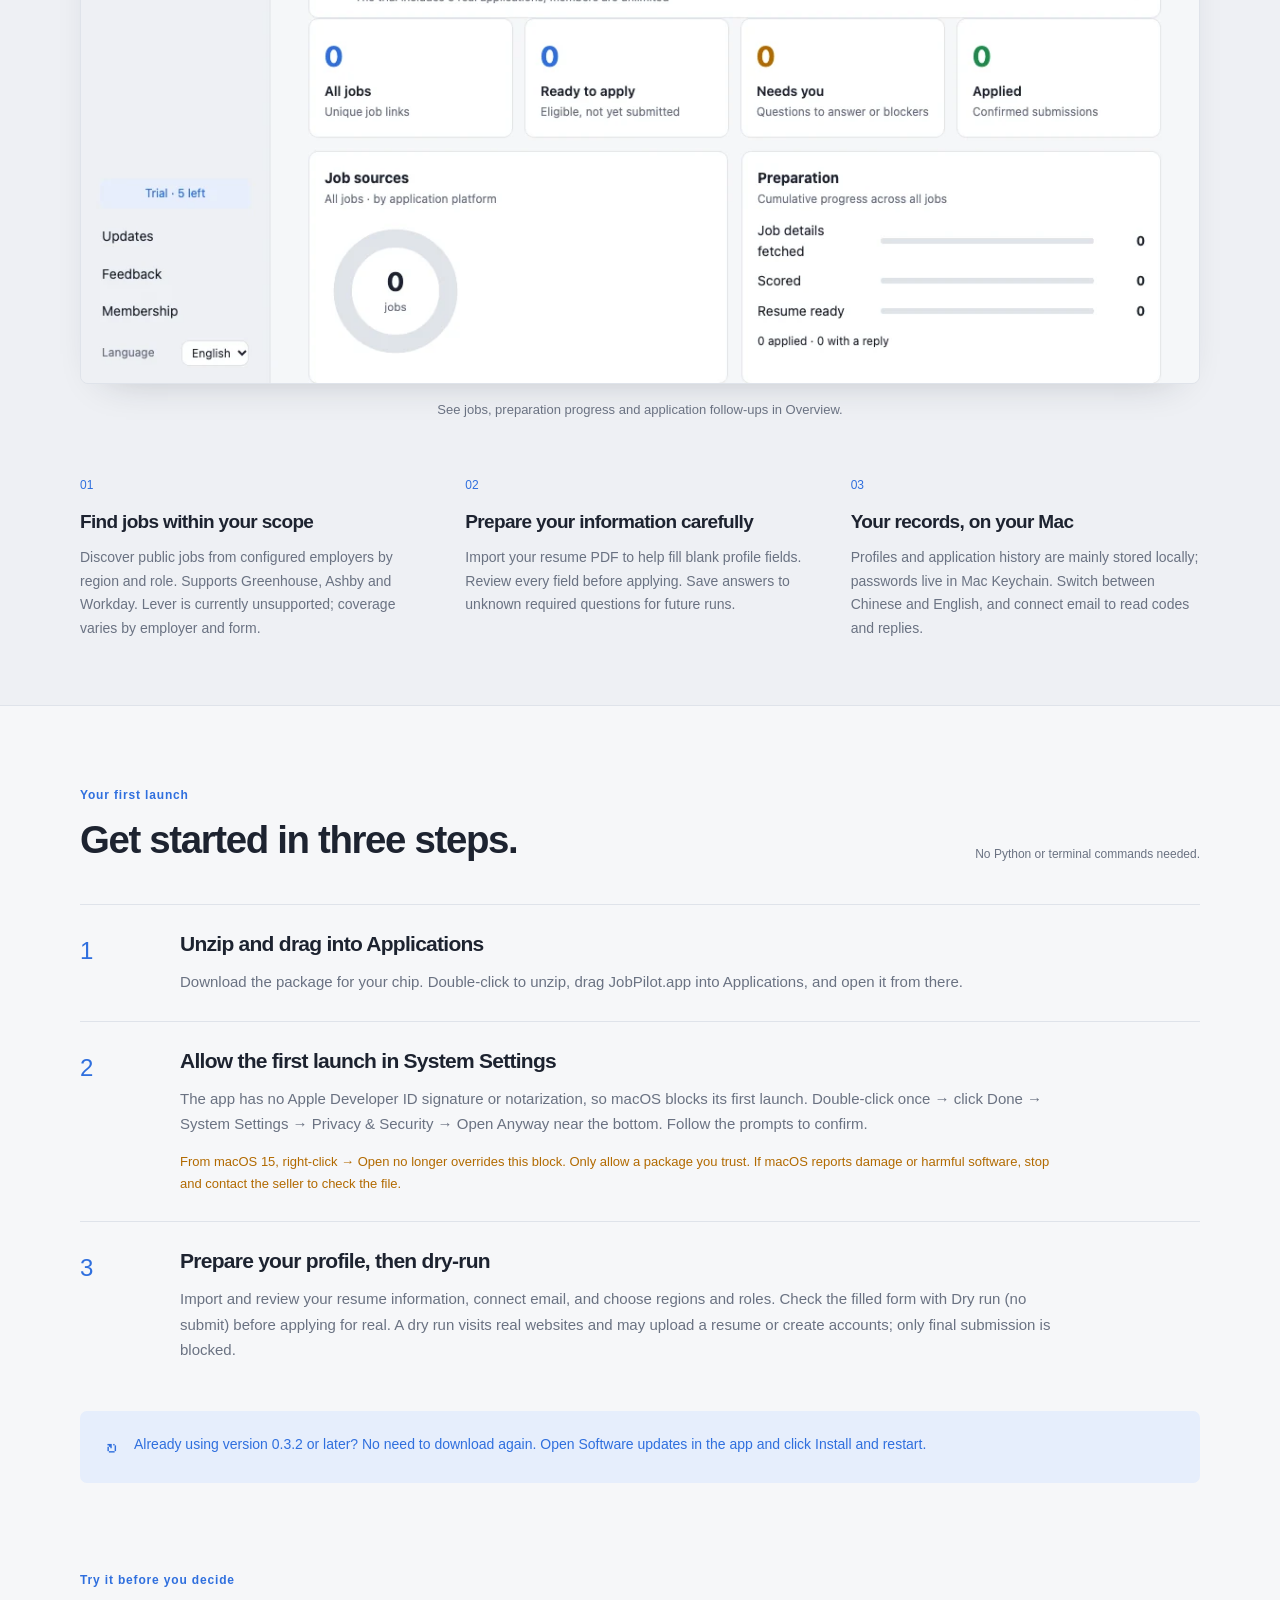
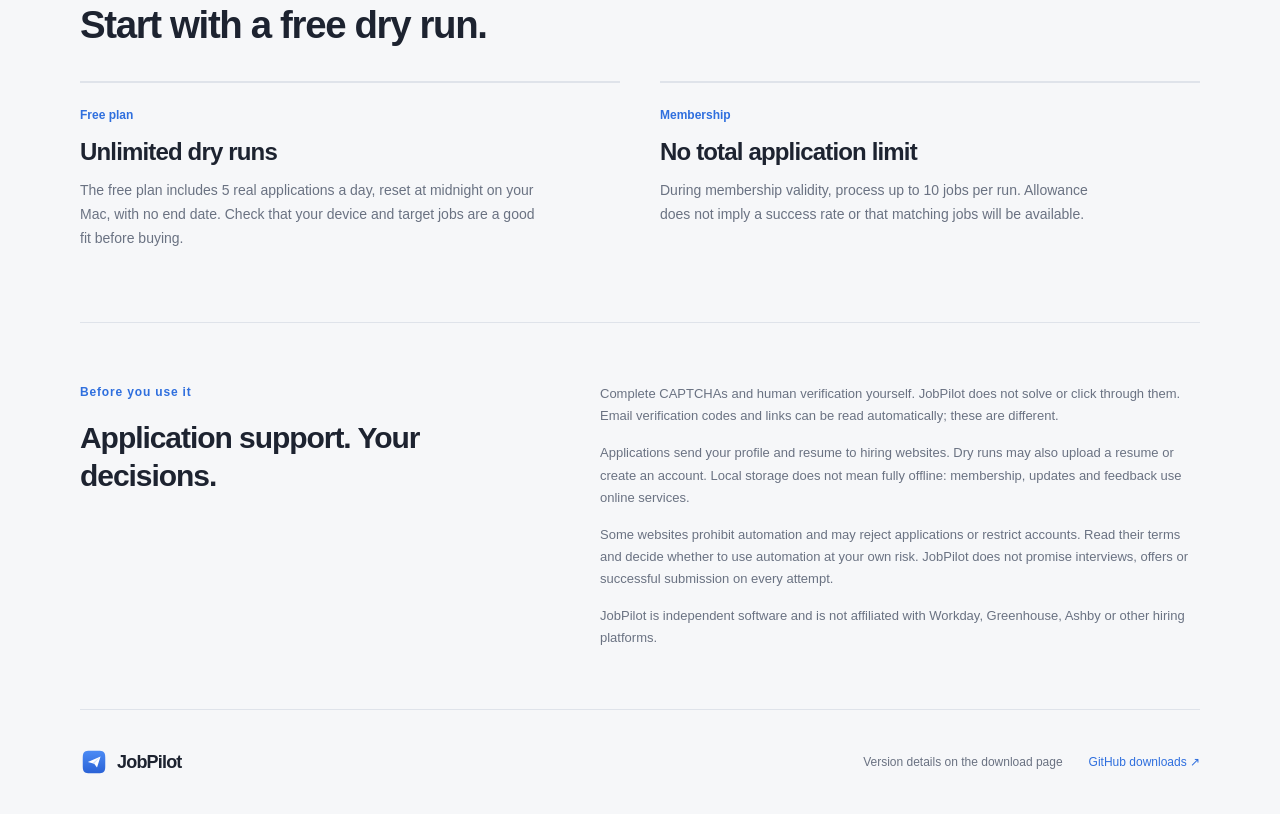
==== commit ae76792b: "JobPilot 0.3.5: free plan is 5 real applications a day; new app icon Co-Authored-By: Claude Opus 5.5" ====
--- a/jobpilot/index.html
+++ b/jobpilot/index.html
@@ -101,7 +101,7 @@
     <section class="membership-section wrap" id="membership" aria-labelledby="membership-title">
       <div class="section-heading"><div><p class="eyebrow" data-i18n="membership_eyebrow">先试用，再决定</p><h2 id="membership-title" data-i18n="membership_title">从免费试运行开始。</h2></div></div>
       <div class="membership-grid">
-        <article><span class="plan-label" data-i18n="trial_label">免费试用</span><h3 data-i18n="trial_title">试运行不限次数</h3><p data-i18n="trial_body">正式投递共 5 份，不是每天 5 份。额度用完后仍可试运行，先确认设备和目标岗位是否适合。</p></article>
+        <article><span class="plan-label" data-i18n="trial_label">免费版</span><h3 data-i18n="trial_title">试运行不限次数</h3><p data-i18n="trial_body">免费版每天可正式投递 5 份，按你电脑的日期计算、零点重置，没有期限。先确认设备和目标岗位是否适合。</p></article>
         <article><span class="plan-label" data-i18n="member_label">会员</span><h3 data-i18n="member_title">正式投递不限总量</h3><p data-i18n="member_body">会员有效期内每轮最多处理 10 份。额度不代表成功率，也不代表一定有匹配岗位。</p><p class="price" id="membership-price" hidden></p></article>
       </div>
       <div class="contact-panel" id="contact-panel" hidden>
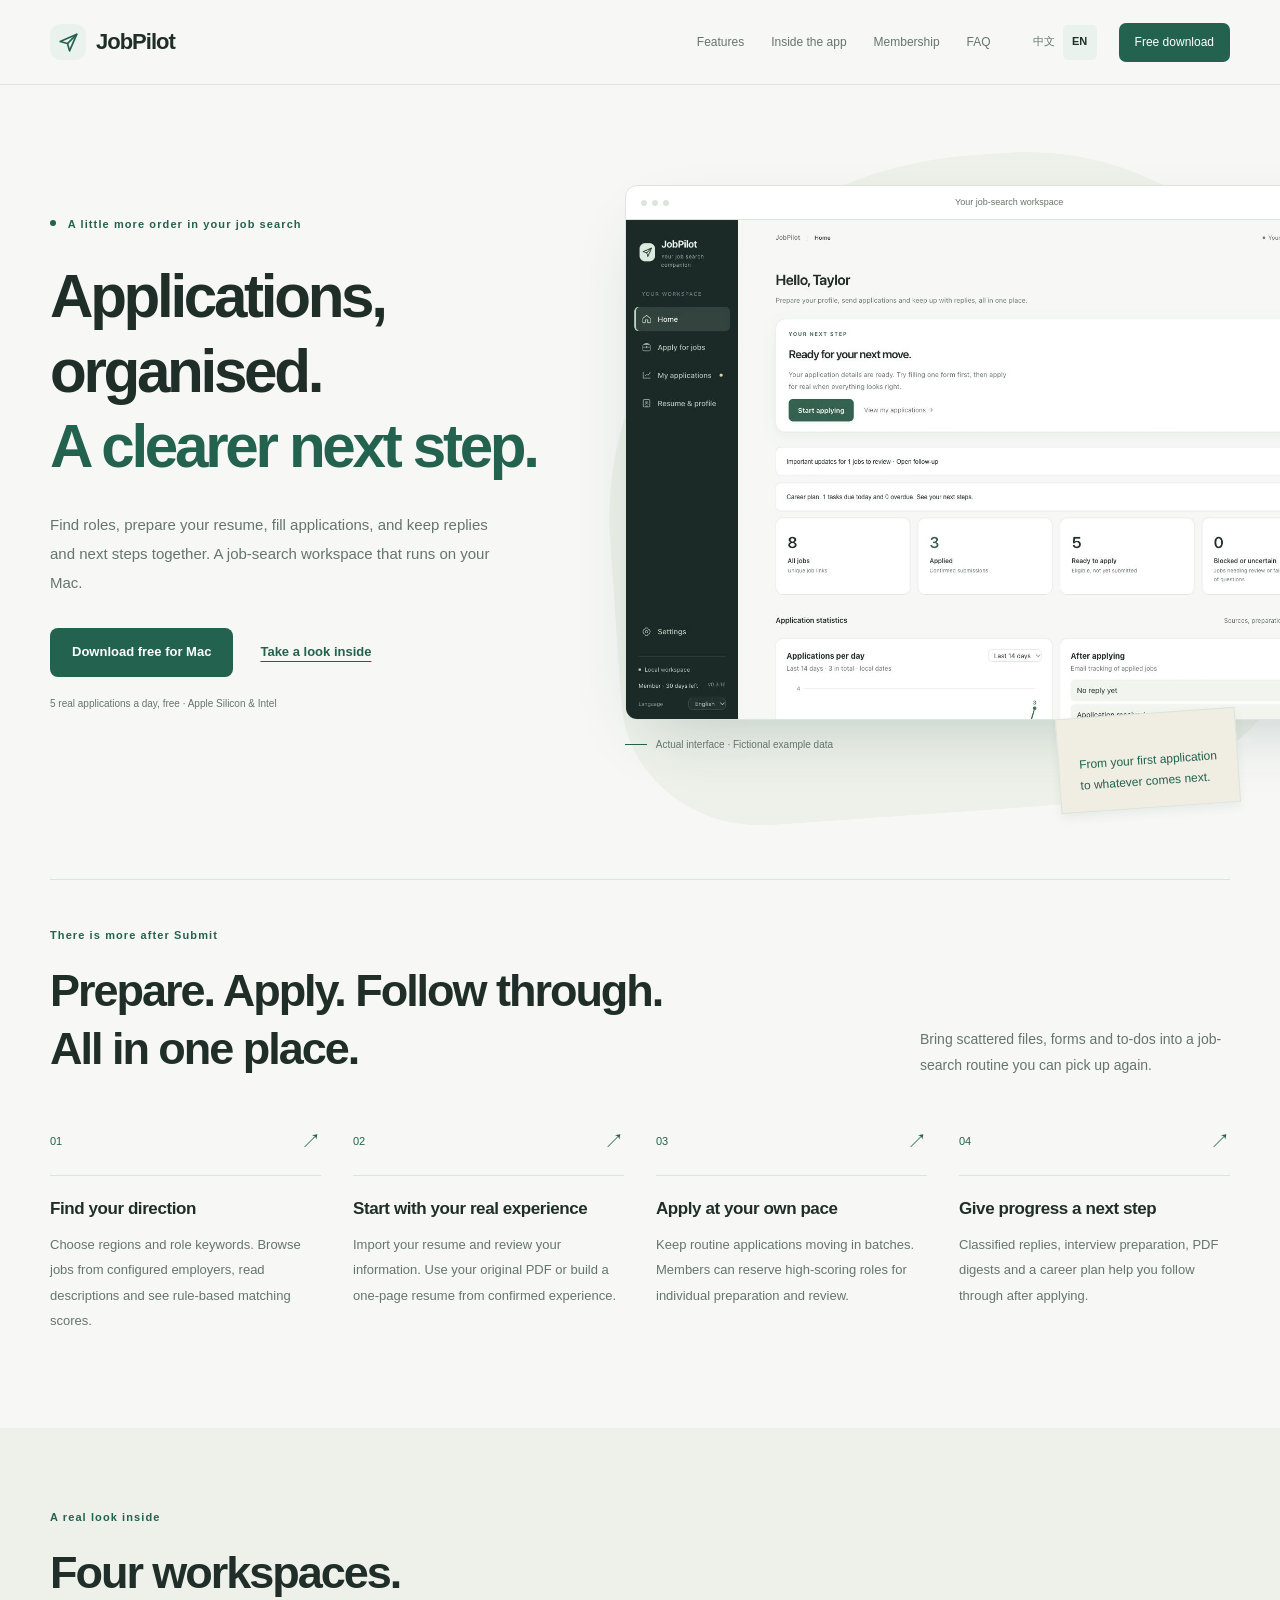
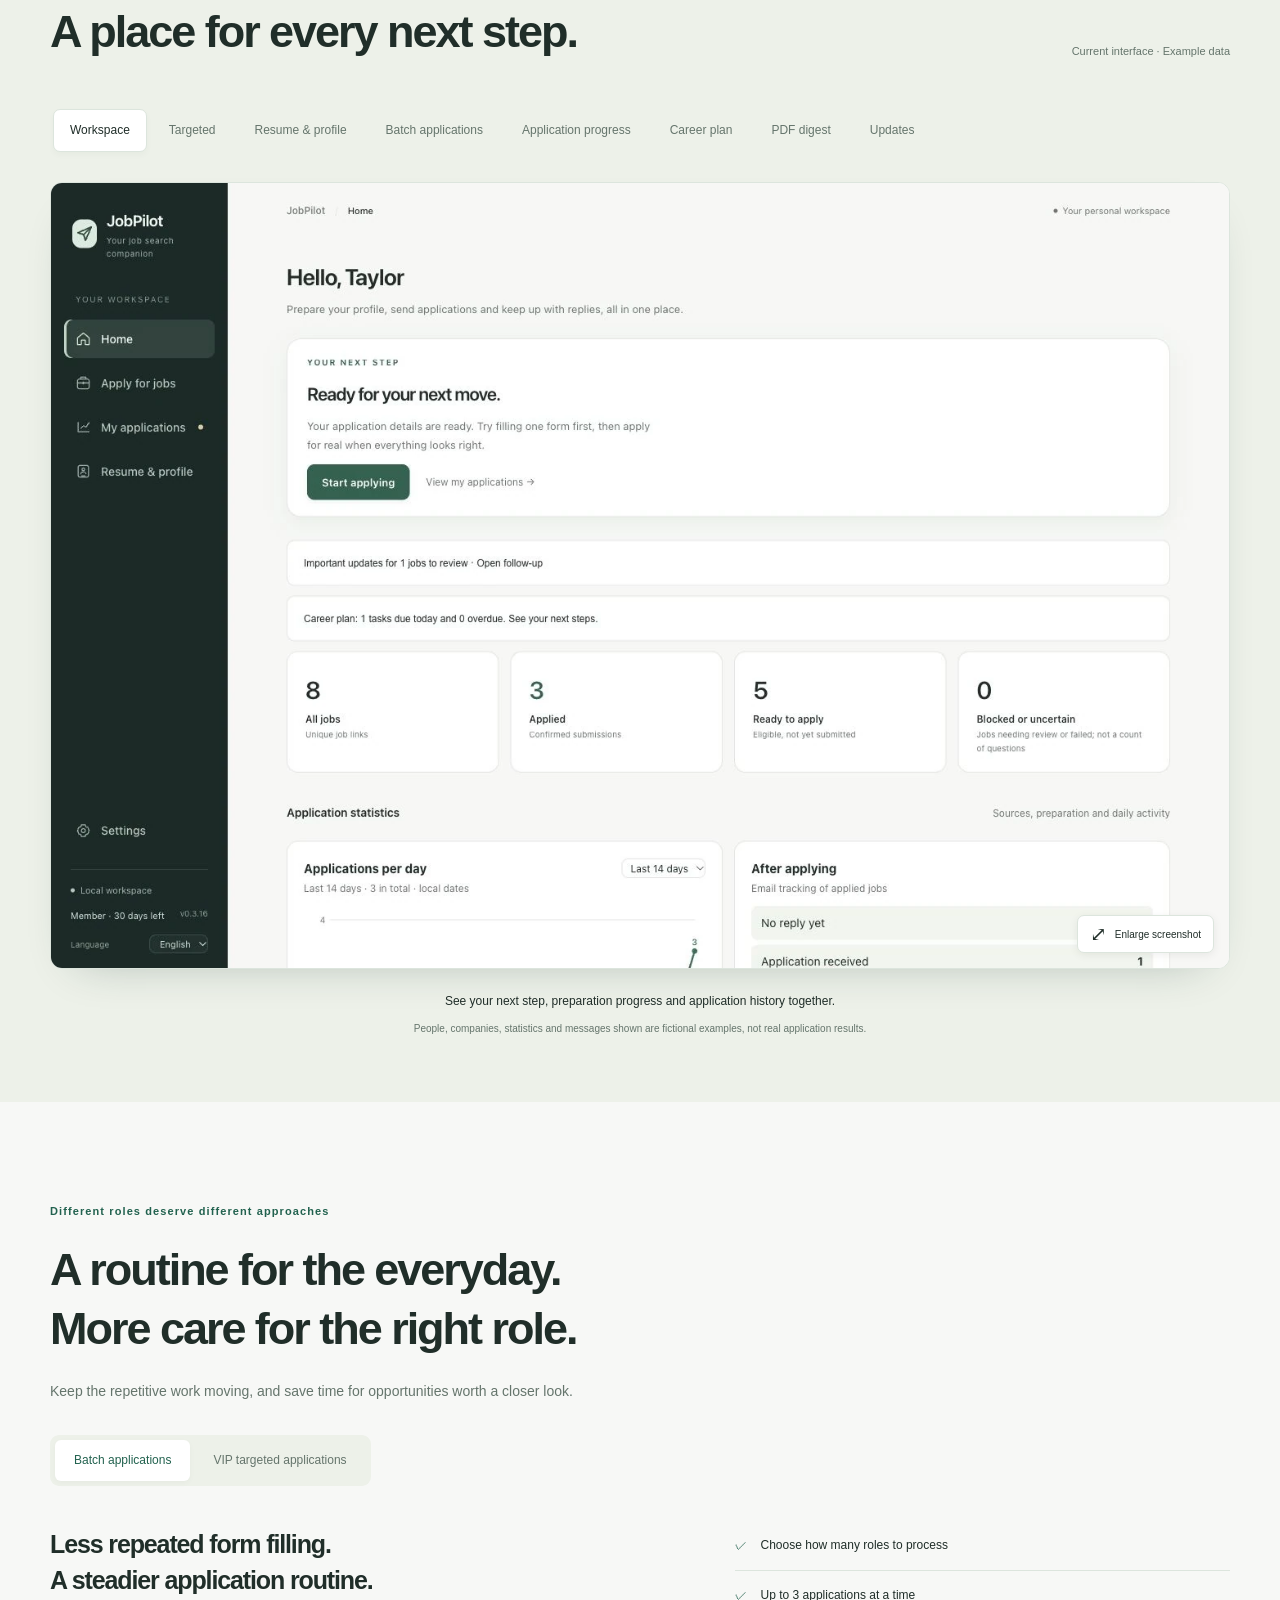
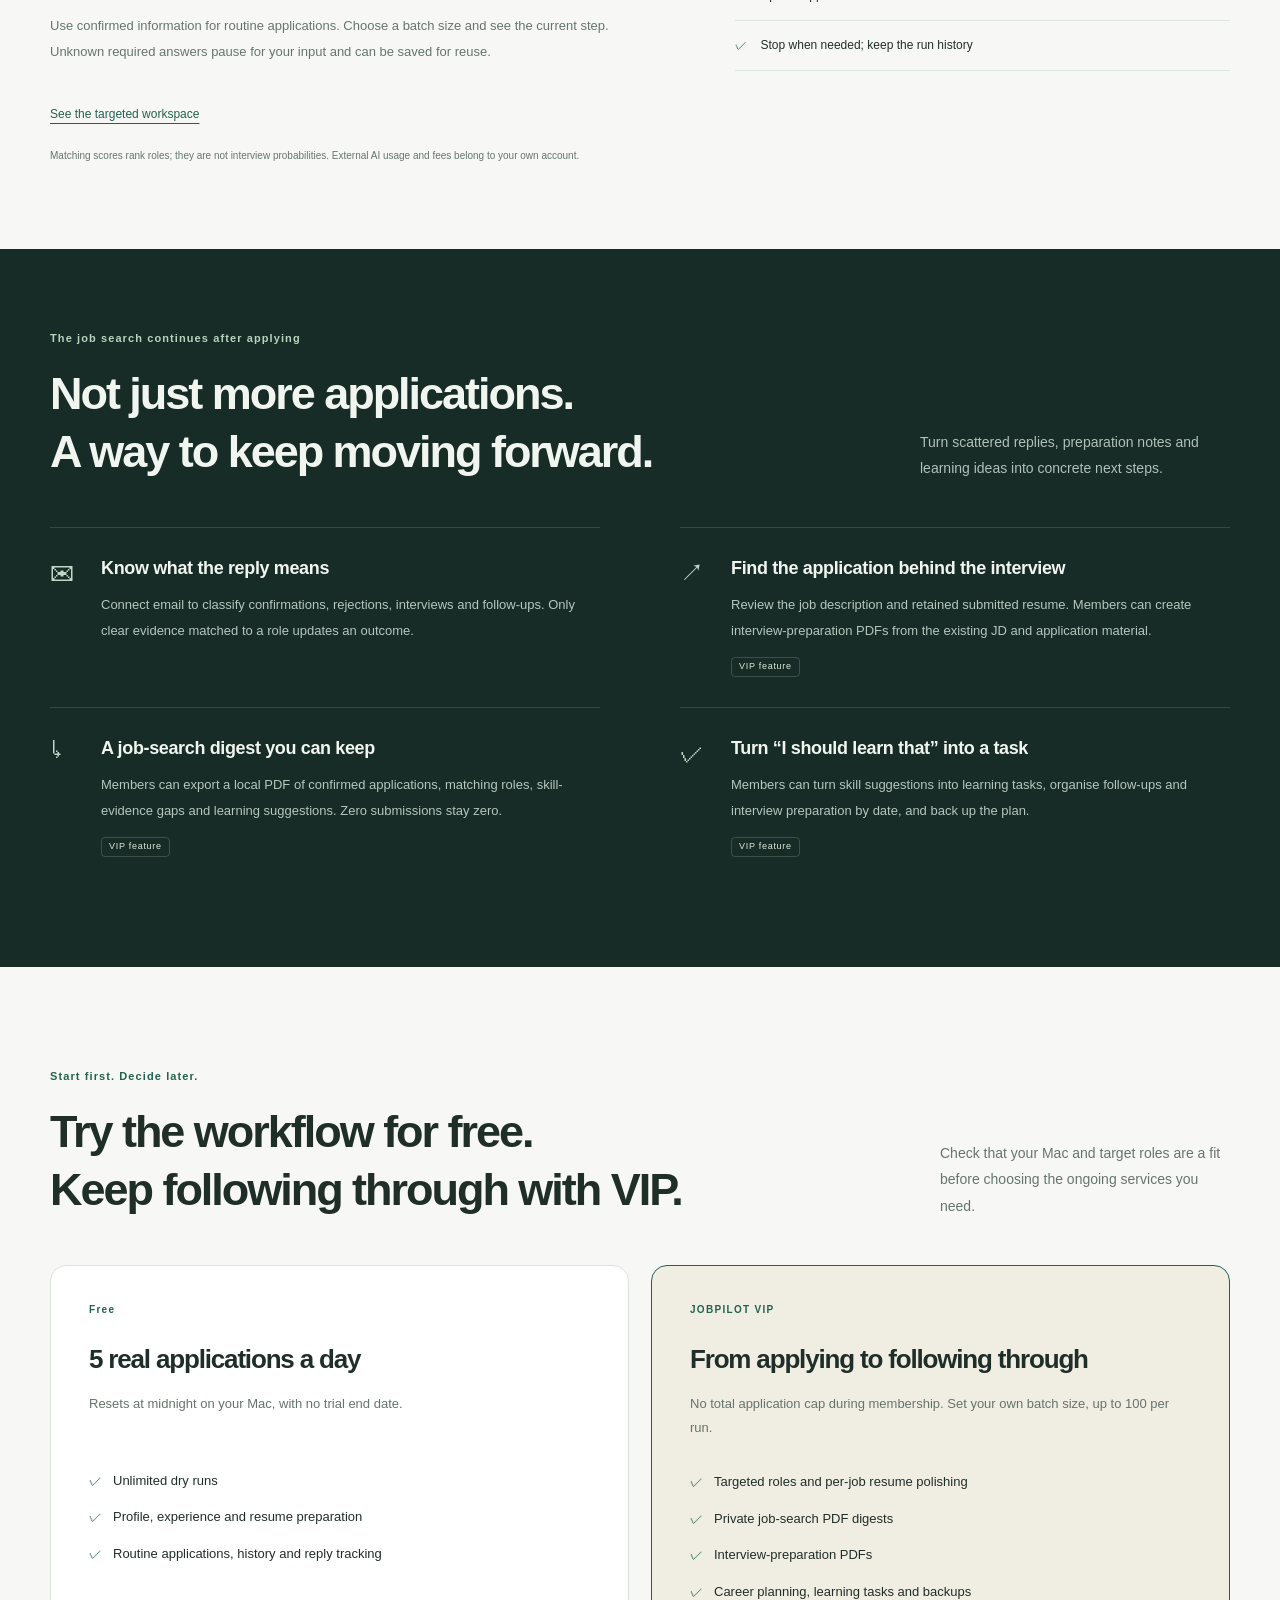
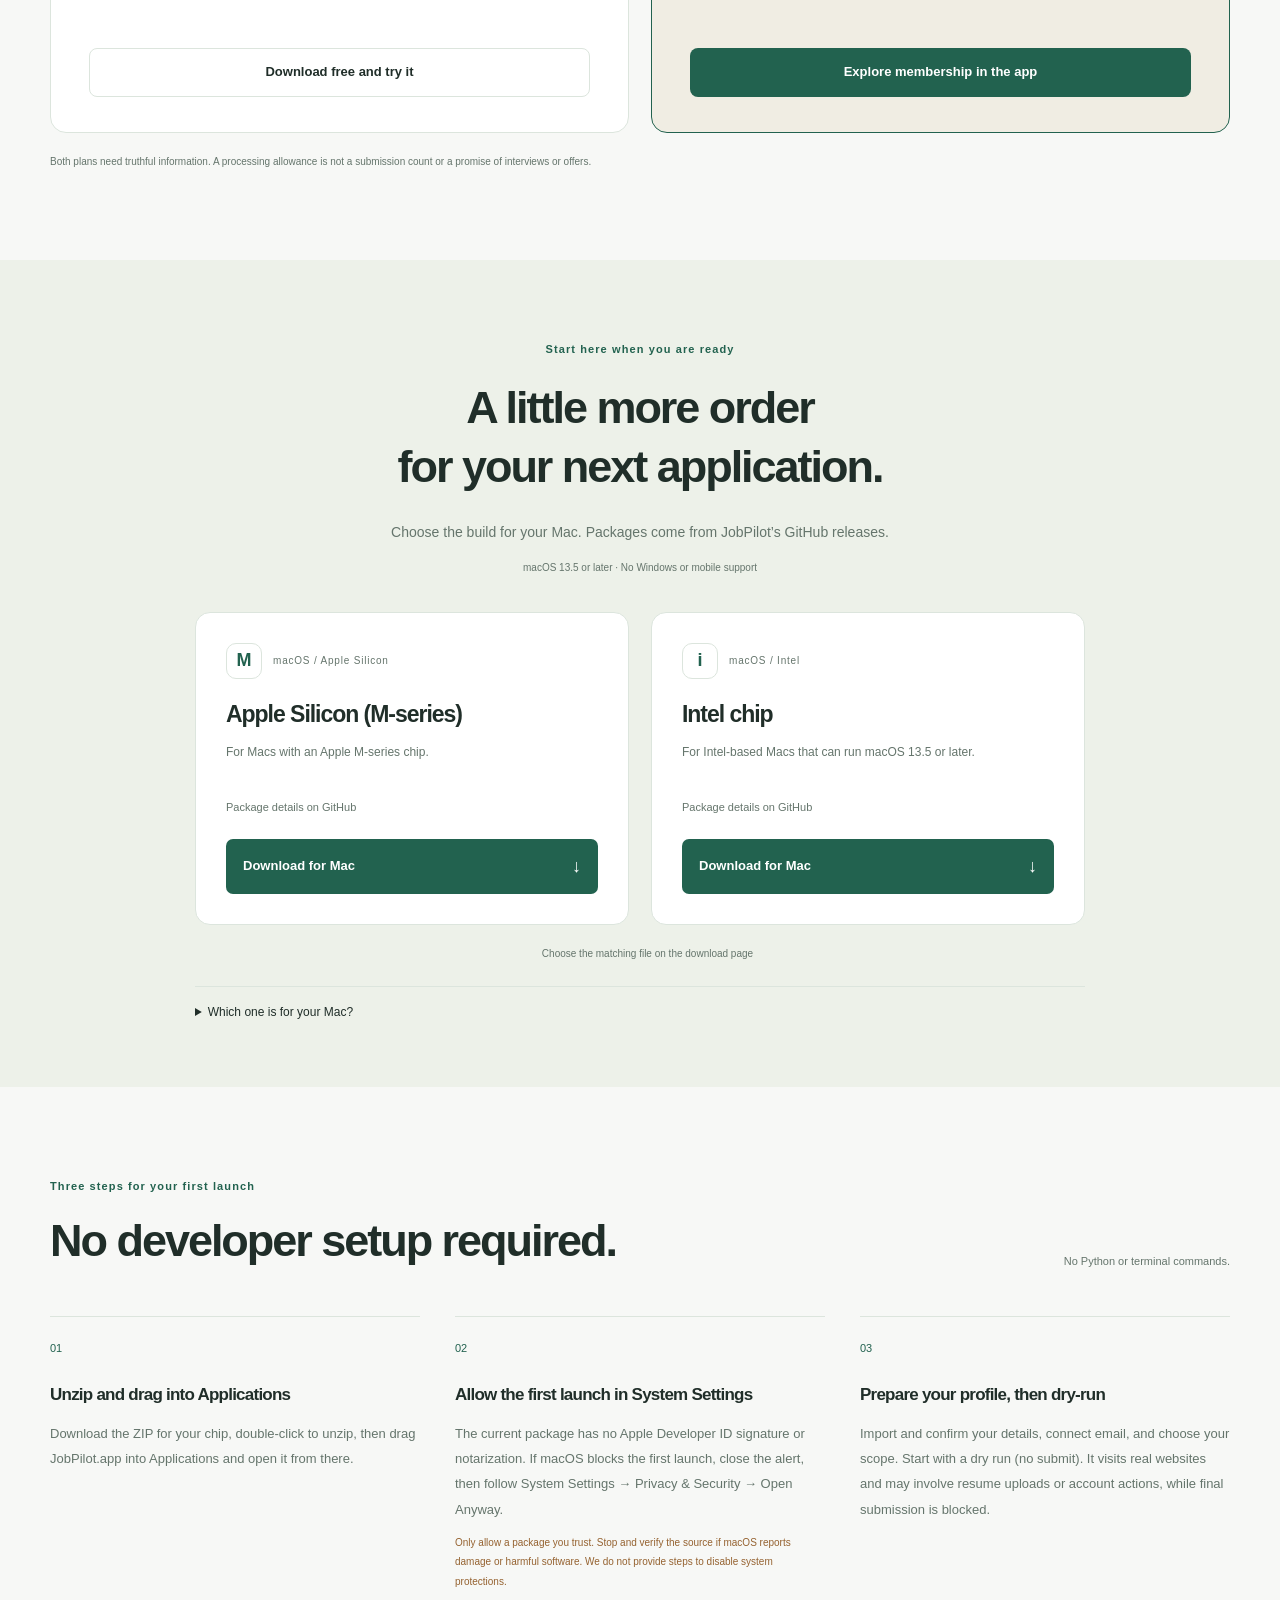
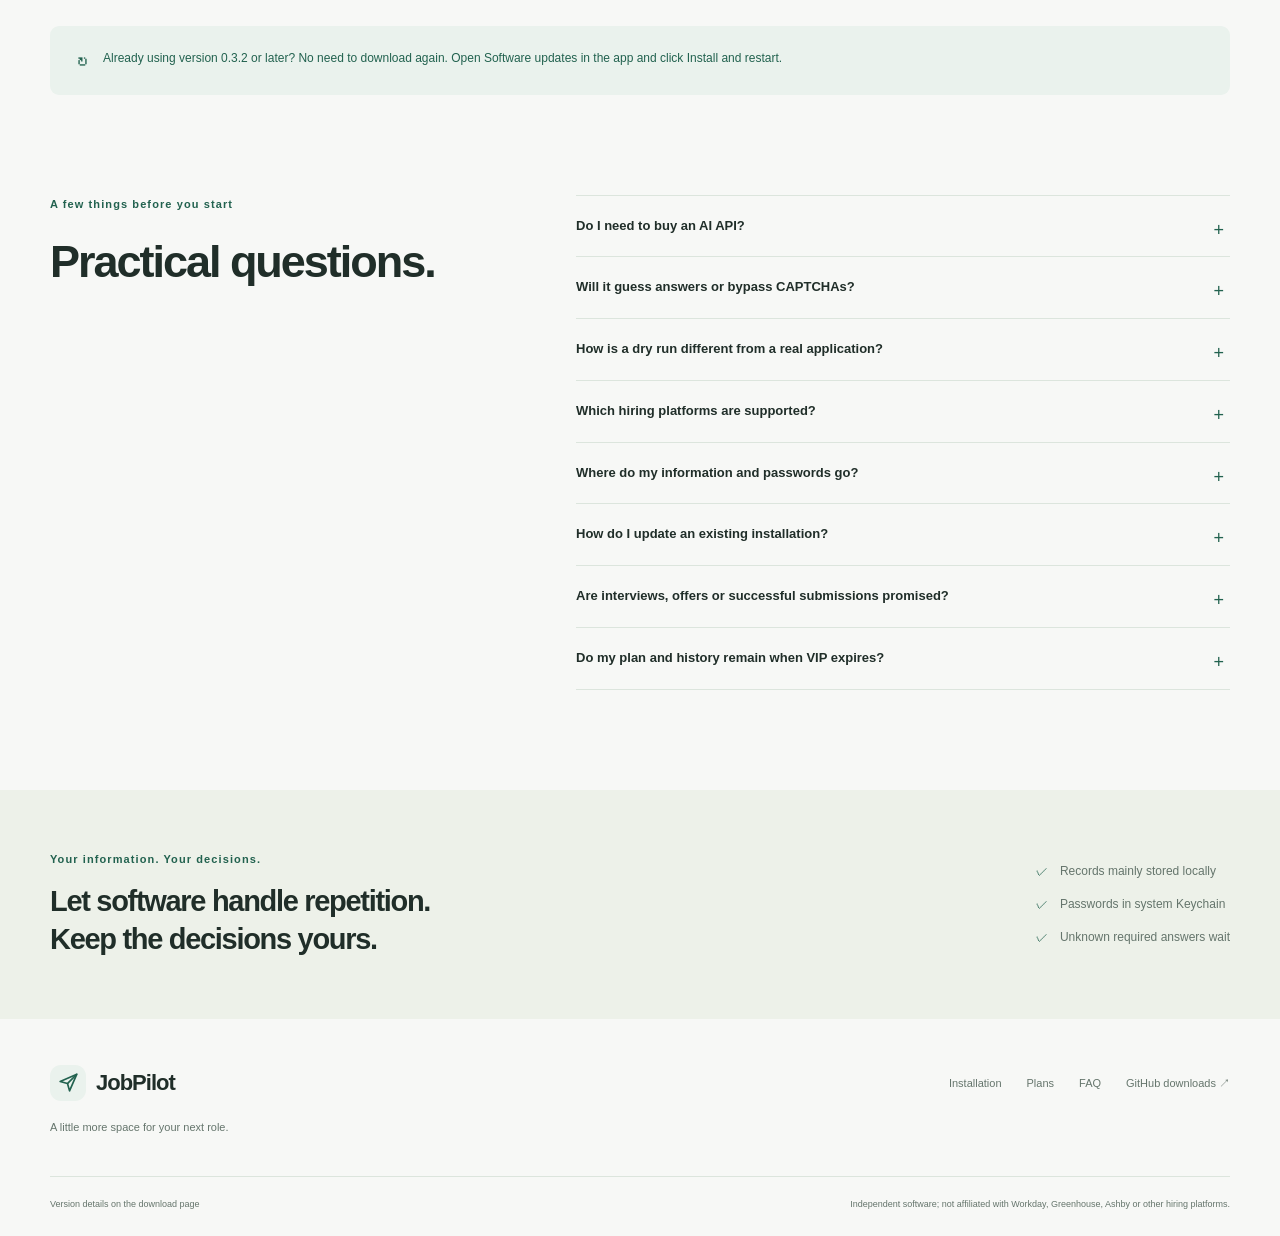
==== commit 08f66491: "Refresh JobPilot website with new workspace theme and member features" ====
--- a/jobpilot/index.html
+++ b/jobpilot/index.html
@@ -1,127 +1,530 @@
 <!doctype html>
-<html lang="zh-CN">
+<html lang="zh-CN" class="no-js">
 <head>
-  <meta charset="utf-8">
-  <meta name="viewport" content="width=device-width, initial-scale=1">
-  <meta name="color-scheme" content="light dark">
-  <meta name="description" content="JobPilot for Mac：发现岗位、辅助填写求职申请表、读取邮箱验证码。下载 Apple 芯片或 Intel 版本。">
-  <meta http-equiv="Content-Security-Policy" content="default-src 'self'; connect-src https://api.github.com; script-src 'self'; style-src 'self'; img-src 'self'; font-src 'none'; object-src 'none'; base-uri 'none'; form-action 'none'">
-  <meta name="referrer" content="no-referrer">
-  <title>JobPilot — Mac 求职申请助手</title>
-  <link rel="icon" href="./icon.svg" type="image/svg+xml">
-  <link rel="stylesheet" href="./style.css">
-  <script src="./config.js" defer></script>
-  <script src="./i18n.js" defer></script>
-  <script src="./app.js" defer></script>
+<meta charset="utf-8">
+<meta name="viewport" content="width=device-width, initial-scale=1">
+<meta name="color-scheme" content="light dark">
+<meta name="description" content="用 JobPilot 整理简历、发现岗位、批量申请或精投，并跟踪回信。VIP 支持求职日报 PDF、面试准备与求职计划。免费下载 Mac 版。">
+<meta http-equiv="Content-Security-Policy" content="default-src 'self'; connect-src https://api.github.com; script-src 'self'; style-src 'self'; img-src 'self'; font-src 'none'; object-src 'none'; base-uri 'none'; form-action 'none'">
+<link rel="canonical" href="https://superalanqiao07.github.io/applypilot-info/jobpilot/">
+<meta property="og:type" content="website">
+<meta property="og:site_name" content="JobPilot">
+<meta property="og:title" content="JobPilot — 从申请到跟进，你的 Mac 求职工作台">
+<meta property="og:description" content="整理简历、批量申请、会员精投、回信跟进与私人 PDF 日报。免费下载 Mac 版。">
+<meta property="og:url" content="https://superalanqiao07.github.io/applypilot-info/jobpilot/">
+<meta property="og:image" content="https://superalanqiao07.github.io/applypilot-info/jobpilot/screenshots/zh-overview.webp">
+<meta property="og:image:width" content="1440">
+<meta property="og:image:height" content="960">
+<meta name="twitter:card" content="summary_large_image">
+<meta name="referrer" content="no-referrer">
+<meta name="theme-color" content="#172b27">
+<title>JobPilot — 从申请到跟进，你的 Mac 求职工作台</title>
+<link rel="icon" href="./icon.svg" type="image/svg+xml">
+<link rel="stylesheet" href="./style.css">
+<script src="./config.js" defer>
+</script>
+<script src="./i18n.js" defer>
+</script>
+<script src="./app.js" defer>
+</script>
 </head>
 <body>
-  <a class="skip" href="#download" data-i18n="skip">跳到下载</a>
-  <header class="site-header wrap">
-    <a class="brand" href="#download" aria-label="JobPilot"><img src="./icon.svg" width="40" height="40" alt=""><span>JobPilot</span></a>
-    <nav aria-label="Main navigation">
-      <a href="#preview" data-i18n="nav_preview">看看软件</a>
-      <a href="#install" data-i18n="nav_install">安装指南</a>
-      <div class="languages" role="group" aria-label="中文 / English">
-        <button type="button" data-language="zh" lang="zh" aria-pressed="true">中文</button>
-        <button type="button" data-language="en" lang="en" aria-pressed="false">EN</button>
-      </div>
-    </nav>
-  </header>
-  <main>
-    <section class="hero wrap" id="download" aria-labelledby="hero-title">
-      <div class="hero-top">
-        <div>
-          <p class="eyebrow"><span class="status-dot" aria-hidden="true"></span><span data-i18n="eyebrow">为 Mac 设计的求职申请助手</span></p>
-          <h1 id="hero-title" data-i18n="hero_title">求职申请，<br>少一些重复填写。</h1>
-          <p class="hero-description" data-i18n="hero_description">发现岗位、填写申请表、自动读取邮箱验证码。先试运行，核对后再正式投递。</p>
-        </div>
-        <aside class="hero-aside">
-          <span class="outline-mark" aria-hidden="true">↘</span>
-          <p data-i18n="hero_aside">从一次试运行开始。<br>让每一份申请，由你确认。</p>
-        </aside>
-      </div>
-      <div class="download-heading">
-        <h2 data-i18n="download_title">下载 JobPilot</h2>
-        <p data-i18n="requirements">macOS 13.5 或更新 · 不支持 Windows、手机</p>
-      </div>
-      <div class="download-grid">
-        <article class="download-card" id="card-apple">
-          <div class="chip-line"><span class="chip-icon" aria-hidden="true">M</span><span class="package-type">macOS / Apple Silicon</span></div>
-          <h3 data-i18n="apple_title">Apple 芯片（M 系列）</h3>
-          <p class="chip-years" data-i18n="apple_years">2020 年末起推出的 M 系列 Mac。</p>
-          <p class="asset-size" id="size-apple" data-i18n="package_on_releases">安装包见下载页</p>
-          <a class="download-action" id="download-apple" href="https://github.com/SuperAlanQIao07/applypilot-info/releases/latest"><span data-i18n="download_action">下载 Mac 版</span><span aria-hidden="true">↓</span></a>
-          <a class="missing-link" id="missing-apple" href="https://github.com/SuperAlanQIao07/applypilot-info/releases/latest" hidden data-i18n="all_releases">查看 GitHub 下载页 ↗</a>
-        </article>
-        <article class="download-card" id="card-intel">
-          <div class="chip-line"><span class="chip-icon intel" aria-hidden="true">i</span><span class="package-type">macOS / Intel</span></div>
-          <h3 data-i18n="intel_title">Intel 芯片</h3>
-          <p class="chip-years" data-i18n="intel_years">常见于 2017–2020 年款 Intel Mac，须能运行 macOS 13.5 或更新。</p>
-          <p class="asset-size" id="size-intel" data-i18n="package_on_releases">安装包见下载页</p>
-          <a class="download-action" id="download-intel" href="https://github.com/SuperAlanQIao07/applypilot-info/releases/latest"><span data-i18n="download_action">下载 Mac 版</span><span aria-hidden="true">↓</span></a>
-          <a class="missing-link" id="missing-intel" href="https://github.com/SuperAlanQIao07/applypilot-info/releases/latest" hidden data-i18n="all_releases">查看 GitHub 下载页 ↗</a>
-        </article>
-      </div>
-      <div class="release-line" aria-live="polite"><span id="release-meta"></span><span id="release-message" data-i18n="fallback">在下载页选择对应文件</span></div>
-      <div class="chip-help">
-        <strong data-i18n="chip_help_title">不确定选哪一个？</strong>
-        <p data-i18n="chip_help">打开「 → 关于本机」：写着「芯片 Apple M…」选第一个；写着「处理器 Intel…」选第二个。年份指机型发布年份，不是购买年份；2020 年款两种芯片都有，且不是上述年份的所有机型都满足系统要求，请以芯片和系统版本为准。</p>
-      </div>
-      <noscript><p>在下载页选择对应文件。Choose the matching file on the GitHub download page. JavaScript is only needed to show the latest version and direct links.</p></noscript>
-    </section>
-
-    <section class="preview-section" id="preview" aria-labelledby="preview-title">
-      <div class="wrap">
-        <div class="section-heading"><div><p class="eyebrow" data-i18n="preview_eyebrow">先看看，再开始</p><h2 id="preview-title" data-i18n="preview_title">从资料准备，到申请记录。</h2></div><span class="section-note" data-i18n="preview_note">打包版实拍 · 示例资料</span></div>
-        <div class="preview-tabs" role="group" aria-label="App screenshots">
-          <button type="button" data-shot="overview" aria-pressed="true" data-i18n="shot_overview">概览</button>
-          <button type="button" data-shot="profile" aria-pressed="false" data-i18n="shot_profile">我的资料</button>
-          <button type="button" data-shot="apply" aria-pressed="false" data-i18n="shot_apply">投递</button>
-          <button type="button" data-shot="updates" aria-pressed="false" data-i18n="shot_updates">软件更新</button>
-        </div>
-        <figure class="app-preview"><img id="app-screenshot" src="./screenshots/zh-overview.webp" width="1180" height="800" loading="lazy" alt="JobPilot 概览页，显示职位统计和申请记录"><figcaption id="shot-caption">在概览查看职位、准备进度和申请后续。</figcaption></figure>
-        <div class="feature-grid">
-          <article><span class="feature-number">01</span><h3 data-i18n="feature_discover_title">找到范围内的岗位</h3><p data-i18n="feature_discover">按地区与职位方向发现已配置雇主的公开岗位。支持 Greenhouse、Ashby、Workday；Lever 当前不支持，并非覆盖所有公司和表单。</p></article>
-          <article><span class="feature-number">02</span><h3 data-i18n="feature_profile_title">资料只需认真准备</h3><p data-i18n="feature_profile">导入简历 PDF，辅助填写空白资料，逐项核对后用于申请。遇到未知必填题，可保存回答供后续运行复用。</p></article>
-          <article><span class="feature-number">03</span><h3 data-i18n="feature_local_title">记录留在你的 Mac</h3><p data-i18n="feature_local">资料和投递记录主要保存在本机，密码存于 Mac 钥匙串。中英文界面随时切换，连接邮箱后可读取验证码和回信。</p></article>
-        </div>
-      </div>
-    </section>
-
-    <section class="install-section wrap" id="install" aria-labelledby="install-title">
-      <div class="section-heading"><div><p class="eyebrow" data-i18n="install_eyebrow">第一次使用</p><h2 id="install-title" data-i18n="install_title">安装，按这三步来。</h2></div><p class="section-note" data-i18n="install_note">无需 Python，也无需终端命令。</p></div>
-      <ol class="install-steps">
-        <li><span class="step-number" aria-hidden="true">1</span><div><h3 data-i18n="install_unpack_title">解压，拖入「应用程序」</h3><p data-i18n="install_unpack">下载与你的芯片对应的压缩包，双击解压，再把 JobPilot.app 拖到「应用程序」。请从「应用程序」打开。</p></div></li>
-        <li><span class="step-number" aria-hidden="true">2</span><div><h3 data-i18n="install_open_title">在系统设置中允许首次打开</h3><p data-i18n="install_open">应用没有 Apple Developer ID 签名和公证，首次打开会被 macOS 拦下。双击一次 → 点「完成」→「系统设置 → 隐私与安全性」→ 在底部点「仍要打开」，按提示确认。</p><p class="installation-warning" data-i18n="install_warning">macOS 15 起，不能再靠右键打开绕过。仅允许你信任的安装包；如提示损坏或会危害电脑，请停止安装并联系卖家核对。</p></div></li>
-        <li><span class="step-number" aria-hidden="true">3</span><div><h3 data-i18n="install_try_title">准备资料，先试运行</h3><p data-i18n="install_try">导入简历并逐项确认，绑定邮箱，选择地区与职位方向。先用「试运行（不提交）」检查填写内容，再决定是否正式投递。试运行会访问真实网站，也可能上传简历或注册账号，仅阻止最终提交。</p></div></li>
-      </ol>
-      <aside class="update-note"><span aria-hidden="true">↻</span><p data-i18n="update_note">已经安装 0.3.2 或更新版本？不用重新下载，在应用「软件更新」页点击「安装并重启」即可。</p></aside>
-    </section>
-
-    <section class="membership-section wrap" id="membership" aria-labelledby="membership-title">
-      <div class="section-heading"><div><p class="eyebrow" data-i18n="membership_eyebrow">先试用，再决定</p><h2 id="membership-title" data-i18n="membership_title">从免费试运行开始。</h2></div></div>
-      <div class="membership-grid">
-        <article><span class="plan-label" data-i18n="trial_label">免费版</span><h3 data-i18n="trial_title">试运行不限次数</h3><p data-i18n="trial_body">免费版每天可正式投递 5 份，按你电脑的日期计算、零点重置，没有期限。先确认设备和目标岗位是否适合。</p></article>
-        <article><span class="plan-label" data-i18n="member_label">会员</span><h3 data-i18n="member_title">正式投递不限总量</h3><p data-i18n="member_body">会员有效期内每轮最多处理 10 份。额度不代表成功率，也不代表一定有匹配岗位。</p><p class="price" id="membership-price" hidden></p></article>
-      </div>
-      <div class="contact-panel" id="contact-panel" hidden>
-        <h3 data-i18n="contact_title">购买与联系</h3>
-        <a id="store-link" class="text-link" hidden data-i18n="store_link">查看购买方式 ↗</a>
-        <p id="wechat-row" hidden><span data-i18n="wechat">微信：</span><span id="wechat-value"></span></p>
-        <p id="email-row" hidden><span data-i18n="email">邮箱：</span><span id="email-value"></span></p>
-      </div>
-    </section>
-
-    <section class="privacy-section wrap" aria-labelledby="privacy-title">
-      <div class="privacy-heading"><p class="eyebrow" data-i18n="privacy_eyebrow">使用前，请了解</p><h2 id="privacy-title" data-i18n="privacy_title">辅助申请，决定权在你。</h2></div>
-      <div class="privacy-copy">
-        <p data-i18n="privacy_captcha">CAPTCHA / 人机验证由你本人完成，软件不破解或代点；邮箱验证码和验证链接可自动读取，两者不同。</p>
-        <p data-i18n="privacy_data">申请会把资料和简历发送给招聘网站；试运行也可能上传简历、创建账号。本机保存资料不等于完全离线，会员、更新和提建议等功能需要联网。</p>
-        <p data-i18n="privacy_risk">部分网站的条款可能禁止自动化，可能拒绝申请或限制账号。请先阅读网站条款，自行决定是否使用并承担风险。软件不承诺面试、录用或每次提交成功。</p>
-        <p class="muted" data-i18n="privacy_affiliation">JobPilot 是独立软件，与 Workday、Greenhouse、Ashby 等公司没有关联。</p>
-      </div>
-    </section>
-  </main>
-  <footer class="site-footer wrap"><a class="brand" href="#download"><img src="./icon.svg" width="28" height="28" alt=""><span>JobPilot</span></a><span id="footer-version" data-i18n="footer_version_unknown">版本信息见下载页</span><a href="https://github.com/SuperAlanQIao07/applypilot-info/releases/latest" data-i18n="footer_releases">GitHub 下载页 ↗</a></footer>
+<a data-i18n="skip" class="skip" href="#download">跳到下载</a>
+<header class="site-header">
+<div class="header-inner wrap">
+<a class="brand" href="#top" aria-label="JobPilot">
+<span class="brand-mark" aria-hidden="true">
+<svg viewBox="0 0 24 24" fill="none">
+<path d="m4 11 16-7-7 16-2-7-7-2Z" stroke="currentColor" stroke-linejoin="round" stroke-width="1.6"/>
+<path d="m11 13 9-9" stroke="currentColor" stroke-width="1.6"/>
+</svg>
+</span>
+<span>JobPilot</span>
+</a>
+<nav id="site-navigation" aria-label="Main navigation">
+<a data-i18n="nav_features" href="#workflow">功能</a>
+<a data-i18n="nav_preview" href="#preview">软件实拍</a>
+<a data-i18n="nav_membership" href="#membership">会员</a>
+<a data-i18n="nav_faq" href="#faq">常见问题</a>
+</nav>
+<div class="header-actions">
+<div class="languages" role="group" aria-label="中文 / English">
+<button type="button" data-language="zh" lang="zh" aria-pressed="true">中文</button>
+<button type="button" data-language="en" lang="en" aria-pressed="false">EN</button>
+</div>
+<a data-i18n="nav_download" href="#download" class="nav-download">免费下载</a>
+<button id="menu-toggle" type="button" class="menu-toggle" aria-expanded="false" aria-controls="site-navigation" aria-label="打开导航">
+<span>
+</span>
+<span>
+</span>
+</button>
+</div>
+</div>
+</header>
+<main>
+<section class="hero" id="top">
+<div class="hero-layout wrap">
+<div class="hero-copy">
+<p class="eyebrow">
+<span class="status-dot" aria-hidden="true">
+</span>
+<span data-i18n="eyebrow" >给求职，多一点秩序</span>
+</p>
+<h1>
+<span data-i18n="hero_title" >申请有条理。</span>
+<span data-i18n="hero_title_accent" class="hero-accent">下一步，有方向。</span>
+</h1>
+<p data-i18n="hero_description" class="hero-description">找岗位、准备简历、填写申请，再把回信和后续行动接起来。JobPilot，把求职的每一步放进一个 Mac 工作台。</p>
+<div class="hero-actions">
+<a data-i18n="hero_download" class="button primary" href="#download">免费下载 Mac 版</a>
+<a data-i18n="hero_preview" class="button text-button" href="#preview">先看看软件</a>
+</div>
+<p data-i18n="hero_note" class="hero-note">免费版每天 5 份正式申请 · Apple 芯片与 Intel 均支持</p>
+</div>
+<div class="hero-visual">
+<div class="hero-screenshot-frame">
+<div class="window-toolbar">
+<span class="window-dots" aria-hidden="true">
+<i>
+</i>
+<i>
+</i>
+<i>
+</i>
+</span>
+<span data-i18n="hero_frame" >你的求职工作台</span>
+<span aria-hidden="true">↗</span>
+</div>
+<a href="#preview" class="hero-image-link">
+<img id="hero-screenshot" src="./screenshots/zh-overview.webp" width="1440" height="960" fetchpriority="high" alt="JobPilot 暖白深绿工作台，虚构示例数据">
+</a>
+</div>
+<div class="hero-caption">
+<span class="caption-line" aria-hidden="true">
+</span>
+<span data-i18n="hero_frame_note" >真实界面 · 虚构示例资料</span>
+</div>
+<p class="hero-stamp">
+<span data-i18n="hero_stamp" >从第一份申请，<br>到接下来的每一步。</span>
+</p>
+</div>
+</div>
+</section>
+<section id="workflow" class="journey-section wrap">
+<div class="section-heading">
+<div>
+<p data-i18n="journey_label" class="eyebrow">不止是点下「提交」</p>
+<h2 data-i18n="journey_title" >准备、申请、跟进。<br>终于在同一个地方。</h2>
+</div>
+<p data-i18n="journey_lead" class="section-lead">把反复切换的表格、文件和待办，整理成一条能接着往下走的求职流程。</p>
+</div>
+<ol class="journey-grid">
+<li>
+<span class="step-index">01<span aria-hidden="true">↗</span>
+</span>
+<h3 data-i18n="step_find_title" >找到适合的方向</h3>
+<p data-i18n="step_find_body" >设定地区和职位关键词，浏览已配置雇主的岗位，查看描述与规则匹配分。</p>
+</li>
+<li>
+<span class="step-index">02<span aria-hidden="true">↗</span>
+</span>
+<h3 data-i18n="step_prepare_title" >用你真实的经历准备</h3>
+<p data-i18n="step_prepare_body" >导入简历，核对资料。使用原 PDF，或按确认过的经历组织一页简历。</p>
+</li>
+<li>
+<span class="step-index">03<span aria-hidden="true">↗</span>
+</span>
+<h3 data-i18n="step_apply_title" >按自己的节奏申请</h3>
+<p data-i18n="step_apply_body" >批量申请推进日常投递；高匹配岗位留给会员精投，逐份准备、预览和确认。</p>
+</li>
+<li>
+<span class="step-index">04<span aria-hidden="true">↗</span>
+</span>
+<h3 data-i18n="step_follow_title" >让每一次进展有下文</h3>
+<p data-i18n="step_follow_body" >回信分类、面试准备、PDF 日报和求职计划，让申请之后也有明确的下一步。</p>
+</li>
+</ol>
+</section>
+<section id="preview" class="preview-section">
+<div class="wrap">
+<div class="section-heading">
+<div>
+<p data-i18n="preview_eyebrow" class="eyebrow">打开软件，就是这样的</p>
+<h2 data-i18n="preview_title" id="preview-title">四个工作区，<br>让事情各归其位。</h2>
+</div>
+<span data-i18n="preview_note" class="section-note">当前版本界面 · 示例数据</span>
+</div>
+<div class="preview-tabs" role="tablist" aria-label="App screenshots">
+<button data-i18n="shot_overview" type="button" id="tab-overview" role="tab" data-shot="overview" aria-controls="screenshot-panel" aria-selected="true" aria-pressed="true" tabindex="0">工作台</button>
+<button data-i18n="shot_targeted" type="button" id="tab-targeted" role="tab" data-shot="targeted" aria-controls="screenshot-panel" aria-selected="false" aria-pressed="false" tabindex="-1">精投</button>
+<button data-i18n="shot_profile" type="button" id="tab-profile" role="tab" data-shot="profile" aria-controls="screenshot-panel" aria-selected="false" aria-pressed="false" tabindex="-1">简历资料</button>
+<button data-i18n="shot_apply" type="button" id="tab-apply" role="tab" data-shot="apply" aria-controls="screenshot-panel" aria-selected="false" aria-pressed="false" tabindex="-1">批量申请</button>
+<button data-i18n="shot_followup" type="button" id="tab-followup" role="tab" data-shot="followup" aria-controls="screenshot-panel" aria-selected="false" aria-pressed="false" tabindex="-1">申请进展</button>
+<button data-i18n="shot_career" type="button" id="tab-career" role="tab" data-shot="career" aria-controls="screenshot-panel" aria-selected="false" aria-pressed="false" tabindex="-1">求职计划</button>
+<button data-i18n="shot_reports" type="button" id="tab-reports" role="tab" data-shot="reports" aria-controls="screenshot-panel" aria-selected="false" aria-pressed="false" tabindex="-1">PDF 日报</button>
+<button data-i18n="shot_updates" type="button" id="tab-updates" role="tab" data-shot="updates" aria-controls="screenshot-panel" aria-selected="false" aria-pressed="false" tabindex="-1">软件更新</button>
+</div>
+<figure class="app-preview" id="screenshot-panel" role="tabpanel" aria-labelledby="tab-overview">
+<div class="preview-image-wrap">
+<img id="app-screenshot" src="./screenshots/zh-overview.webp" width="1440" height="960" loading="lazy" alt="JobPilot 工作台，虚构示例资料与记录">
+<button type="button" id="expand-preview" class="expand-preview" aria-label="放大查看界面">
+<span aria-hidden="true">⤢</span>
+<span data-i18n="preview_expand" >放大查看界面</span>
+</button>
+</div>
+<figcaption id="shot-caption">今天该做什么、准备到哪一步，在工作台就能看清。</figcaption>
+</figure>
+<p data-i18n="preview_hint" class="demo-disclosure">示例中的人物、公司、统计和消息均为虚构演示，不代表真实投递结果。</p>
+</div>
+</section>
+<section class="modes-section wrap" id="approaches">
+<div class="modes-intro">
+<p data-i18n="modes_eyebrow" class="eyebrow">不是每个岗位，都用同一种方式</p>
+<h2 data-i18n="modes_title" >日常申请，交给流程。<br>心仪岗位，认真准备。</h2>
+<p data-i18n="modes_lead" class="section-lead">把效率和针对性放在一起，给值得多花时间的机会留出空间。</p>
+</div>
+<div class="mode-switch" role="group" aria-label="Application approaches">
+<button data-i18n="mode_mass" type="button" data-mode="mass" aria-pressed="true">日常批量申请</button>
+<button data-i18n="mode_targeted" type="button" data-mode="targeted" aria-pressed="false">会员精投</button>
+</div>
+<div class="mode-content" id="mode-mass">
+<div class="mode-detail">
+<h3 data-i18n="mode_mass_title" >少一些重复填写，<br>保持申请的节奏。</h3>
+<p data-i18n="mode_mass_body" >用已经确认的资料处理日常申请，设置每轮数量，查看正在进行的步骤。遇到未知必填题先停下来，答案保存后可复用。</p>
+</div>
+<ul class="mode-points">
+<li>
+<span aria-hidden="true">✓</span>
+<span data-i18n="mode_mass_item1" >每轮数量由你调整</span>
+</li>
+<li>
+<span aria-hidden="true">✓</span>
+<span data-i18n="mode_mass_item2" >最多同时处理 3 个申请</span>
+</li>
+<li>
+<span aria-hidden="true">✓</span>
+<span data-i18n="mode_mass_item3" >随时停止，保留运行记录</span>
+</li>
+</ul>
+</div>
+<div class="mode-content" id="mode-targeted" hidden>
+<div class="mode-detail">
+<h3 data-i18n="mode_targeted_title" >先留住高匹配岗位，<br>一份一份准备好。</h3>
+<p data-i18n="mode_targeted_body" >精投队列保留高匹配岗位。查看 JD、预览岗位简历；也可复制去联系方式的提示，用自己的 AI 账号润色，粘回后逐行检查、选择采用。</p>
+</div>
+<ul class="mode-points">
+<li>
+<span aria-hidden="true">✓</span>
+<span data-i18n="mode_targeted_item1" >按岗位准备，不改其他申请</span>
+</li>
+<li>
+<span aria-hidden="true">✓</span>
+<span data-i18n="mode_targeted_item2" >使用你自己的 ChatGPT 或 Claude</span>
+</li>
+<li>
+<span aria-hidden="true">✓</span>
+<span data-i18n="mode_targeted_item3" >支持的 Workday 表单可填好后交给你提交</span>
+</li>
+</ul>
+</div>
+<a data-i18n="modes_link" class="text-link" href="#preview" data-preview="targeted">看看精投界面</a>
+<p data-i18n="modes_note" class="section-footnote">匹配分用于排序，不是面试概率。外部 AI 的使用和费用由你自己的账号决定。</p>
+</section>
+<section class="after-section" id="follow-through">
+<div class="wrap">
+<div class="section-heading">
+<div>
+<p data-i18n="after_eyebrow" class="eyebrow">申请以后，求职还在继续</p>
+<h2 data-i18n="after_title" >不只申请更多。<br>也把下一步，照顾好。</h2>
+</div>
+<p data-i18n="after_intro" class="section-lead">让零散的回信、准备材料和学习想法，变成看得见的行动。</p>
+</div>
+<div class="after-grid">
+<article class="after-feature">
+<span class="feature-icon" aria-hidden="true">✉</span>
+<div>
+<h3 data-i18n="after_follow_title" >回信，不再混在一起</h3>
+<p data-i18n="after_follow_body" >连接邮箱后，分类查看确认、拒信、面试与待跟进记录。只有能对应到岗位的明确证据，才更新结果。</p>
+</div>
+</article>
+<article class="after-feature">
+<span class="feature-icon" aria-hidden="true">↗</span>
+<div>
+<h3 data-i18n="after_interview_title" >面试前，找回当时的申请</h3>
+<p data-i18n="after_interview_body" >查看职位描述与保留的投递简历。会员可基于已有 JD 和申请材料生成面试准备 PDF。</p>
+<span data-i18n="vip_small" class="vip-label">VIP 功能</span>
+</div>
+</article>
+<article class="after-feature">
+<span class="feature-icon" aria-hidden="true">↳</span>
+<div>
+<h3 data-i18n="after_report_title" >一份能带走的求职日报</h3>
+<p data-i18n="after_report_body" >会员可导出本地 PDF，核对确认提交、匹配岗位、尚缺证据的技能和学习建议；零提交也如实记录。</p>
+<span data-i18n="vip_small" class="vip-label">VIP 功能</span>
+</div>
+</article>
+<article class="after-feature">
+<span class="feature-icon" aria-hidden="true">✓</span>
+<div>
+<h3 data-i18n="after_plan_title" >把「要学习」变成待办</h3>
+<p data-i18n="after_plan_body" >会员可将技能建议整理为学习任务，把申请跟进和面试准备放进计划，按日期推进，随时备份。</p>
+<span data-i18n="vip_small" class="vip-label">VIP 功能</span>
+</div>
+</article>
+</div>
+</div>
+</section>
+<section class="membership-section wrap" id="membership">
+<div class="section-heading">
+<div>
+<p data-i18n="membership_eyebrow" class="eyebrow">先开始，再决定</p>
+<h2 data-i18n="membership_title" id="membership-title">免费体验完整流程。<br>用会员，把求职接着做下去。</h2>
+</div>
+<p data-i18n="membership_lead" class="section-lead">先确认你的 Mac 和目标岗位是否适合，再选择需要的持续服务。</p>
+</div>
+<div class="membership-grid">
+<article class="plan-card free-plan">
+<span data-i18n="trial_label" class="plan-label">免费版</span>
+<h3 data-i18n="trial_title" >每天 5 份正式申请</h3>
+<p data-i18n="trial_body" class="plan-description">按电脑本地日期在零点重置，没有试用截止日期。</p>
+<ul class="plan-features">
+<li>
+<span data-i18n="free_item1" >不限次数的试运行</span>
+</li>
+<li>
+<span data-i18n="free_item2" >资料与经历整理、简历准备</span>
+</li>
+<li>
+<span data-i18n="free_item3" >日常申请、记录和回信跟进</span>
+</li>
+</ul>
+<a data-i18n="free_cta" href="#download" class="button secondary">免费下载，先试试看</a>
+</article>
+<article class="plan-card vip-plan">
+<span data-i18n="member_label" class="plan-label">JOBPILOT VIP</span>
+<h3 data-i18n="member_title" >从投递，到持续跟进</h3>
+<p data-i18n="member_body" class="plan-description">有效期内正式申请不限总量，每轮最多 100 份，具体数量由你设置。</p>
+<ul class="plan-features">
+<li>
+<span data-i18n="member_item1" >高匹配精投与岗位润色往返</span>
+</li>
+<li>
+<span data-i18n="member_item2" >私人求职日报 PDF</span>
+</li>
+<li>
+<span data-i18n="member_item3" >面试准备材料 PDF</span>
+</li>
+<li>
+<span data-i18n="member_item4" >求职计划、学习任务与备份</span>
+</li>
+</ul>
+<p class="price" id="membership-price" hidden>
+</p>
+<a data-i18n="member_cta" href="#download" class="button primary">在软件中查看会员</a>
+</article>
+</div>
+<p data-i18n="membership_note" class="section-footnote">两种方案都需要真实资料。运行额度不代表实际提交数量，也不承诺面试或录用。</p>
+<div class="contact-panel" id="contact-panel" hidden>
+<h3 data-i18n="contact_title" >购买与联系</h3>
+<a data-i18n="store_link" id="store-link" hidden class="text-link">查看购买方式 ↗</a>
+<p id="wechat-row" hidden>
+<span data-i18n="wechat" >微信：</span>
+<span id="wechat-value">
+</span>
+</p>
+<p id="email-row" hidden>
+<span data-i18n="email" >邮箱：</span>
+<span id="email-value">
+</span>
+</p>
+</div>
+</section>
+<section class="download-section" id="download">
+<div class="wrap">
+<div class="download-intro">
+<p data-i18n="download_eyebrow" class="eyebrow">准备好，就从这里开始</p>
+<h2 data-i18n="download_title" >让下一次申请，<br>更有条理一点。</h2>
+<p data-i18n="download_lead" class="section-lead">选择适合你 Mac 芯片的版本。安装包来自 JobPilot 的 GitHub 发行页。</p>
+<p data-i18n="requirements" class="requirements">macOS 13.5 或更新 · 暂不支持 Windows 和手机</p>
+</div>
+<div class="download-grid">
+<article class="download-card" id="card-apple">
+<div class="chip-line">
+<span class="chip-icon" aria-hidden="true">M</span>
+<span class="package-type">macOS / Apple Silicon</span>
+</div>
+<h3 data-i18n="apple_title" >Apple 芯片（M 系列）</h3>
+<p data-i18n="apple_years" class="chip-years">适用于配备 Apple M 系列芯片的 Mac。</p>
+<p class="asset-size" id="size-apple" data-i18n="package_on_releases">安装包见下载页</p>
+<a class="download-action" id="download-apple" href="https://github.com/SuperAlanQIao07/applypilot-info/releases/latest">
+<span data-i18n="download_action">下载 Mac 版</span>
+<span aria-hidden="true">↓</span>
+</a>
+<a data-i18n="all_releases" class="missing-link" id="missing-apple" href="https://github.com/SuperAlanQIao07/applypilot-info/releases/latest" hidden>查看 GitHub 下载页 ↗</a>
+</article>
+<article class="download-card" id="card-intel">
+<div class="chip-line">
+<span class="chip-icon" aria-hidden="true">i</span>
+<span class="package-type">macOS / Intel</span>
+</div>
+<h3 data-i18n="intel_title" >Intel 芯片</h3>
+<p data-i18n="intel_years" class="chip-years">适用于搭载 Intel 处理器、可运行 macOS 13.5 或更新系统的 Mac。</p>
+<p class="asset-size" id="size-intel" data-i18n="package_on_releases">安装包见下载页</p>
+<a class="download-action" id="download-intel" href="https://github.com/SuperAlanQIao07/applypilot-info/releases/latest">
+<span data-i18n="download_action">下载 Mac 版</span>
+<span aria-hidden="true">↓</span>
+</a>
+<a data-i18n="all_releases" class="missing-link" id="missing-intel" href="https://github.com/SuperAlanQIao07/applypilot-info/releases/latest" hidden>查看 GitHub 下载页 ↗</a>
+</article>
+</div>
+<div class="release-line" aria-live="polite">
+<span id="release-meta">
+</span>
+<span id="release-message" data-i18n="fallback">在下载页选择对应文件</span>
+</div>
+<details class="chip-help">
+<summary data-i18n="chip_help_title" >不确定选哪一个？</summary>
+<p data-i18n="chip_help" >打开「 → 关于本机」：显示「芯片 Apple M…」选 Apple 芯片版；显示「处理器 Intel…」选 Intel 版。请以芯片和系统版本为准，不以购买年份判断。</p>
+</details>
+<noscript>
+<p>在下载页选择对应文件。Choose the matching file on the GitHub download page.</p>
+</noscript>
+</div>
+</section>
+<section class="install-section wrap" id="install">
+<div class="section-heading">
+<div>
+<p data-i18n="install_eyebrow" class="eyebrow">第一次打开，只需三步</p>
+<h2 data-i18n="install_title" id="install-title">不用配置开发环境。</h2>
+</div>
+<p data-i18n="install_note" class="section-note">无需 Python，无需终端命令。</p>
+</div>
+<ol class="install-steps">
+<li>
+<span class="step-number">01</span>
+<div>
+<h3 data-i18n="install_unpack_title" >解压，拖入「应用程序」</h3>
+<p data-i18n="install_unpack" >下载与你的芯片对应的 ZIP，双击解压，将 JobPilot.app 拖入「应用程序」，再从那里打开。</p>
+</div>
+</li>
+<li>
+<span class="step-number">02</span>
+<div>
+<h3 data-i18n="install_open_title" >在系统设置中允许首次打开</h3>
+<p data-i18n="install_open" >当前安装包未做 Apple Developer ID 签名和公证。首次被系统拦下时，先关闭提示，再到「系统设置 → 隐私与安全性 → 仍要打开」按提示确认。</p>
+<p data-i18n="install_warning" class="installation-warning">只允许你信任的安装包。若提示损坏或有害，请停止并核对来源；这里不提供关闭系统保护的操作。</p>
+</div>
+</li>
+<li>
+<span class="step-number">03</span>
+<div>
+<h3 data-i18n="install_try_title" >准备资料，先试运行</h3>
+<p data-i18n="install_try" >导入并确认资料，连接邮箱、设置申请范围，先用「试运行（不提交）」检查。试运行会访问真实网站，可能涉及附件上传或账号操作，最终提交会被阻止。</p>
+</div>
+</li>
+</ol>
+<aside class="update-note">
+<span aria-hidden="true">↻</span>
+<p data-i18n="update_note" >已经安装 0.3.2 或更新版本？不用重新下载，在应用「软件更新」页点击「安装并重启」即可。</p>
+</aside>
+</section>
+<section class="faq-section wrap" id="faq">
+<div>
+<p data-i18n="faq_eyebrow" class="eyebrow">开始之前，你可能还想问</p>
+<h2 data-i18n="faq_title" >一些实际的问题。</h2>
+</div>
+<div class="faq-list">
+<details>
+<summary data-i18n="faq_q1" >需要另外购买 AI API 吗？</summary>
+<p data-i18n="faq_a1" >JobPilot 的日常申请、规则匹配、回信分类和本地报告不需要 AI API。精投润色可选用你自己的 ChatGPT 或 Claude，复制提示、粘回文本，再检查并采用；相关服务的费用由你自己的账号承担。</p>
+</details>
+<details>
+<summary data-i18n="faq_q2" >会代替我乱填，或直接绕过验证码吗？</summary>
+<p data-i18n="faq_a2" >资料来自你确认过的内容。未知的必填问题交给你处理，回答可保存复用。CAPTCHA 必须由你本人完成，软件不破解。邮箱验证码与验证链接则可在连接邮箱后读取。</p>
+</details>
+<details>
+<summary data-i18n="faq_q3" >试运行和正式申请有什么区别？</summary>
+<p data-i18n="faq_a3" >试运行阻止最终提交，但会访问真实招聘网站；依照设置及流程，可能上传简历或涉及账号注册。请使用自己的真实资料并检查设置。正式申请在满足条件后才会提交，未确认成功的结果不会算作已提交。</p>
+</details>
+<details>
+<summary data-i18n="faq_q4" >支持哪些招聘网站？</summary>
+<p data-i18n="faq_a4" >目前围绕已配置雇主的 Workday、Greenhouse 和 Ashby 表单提供支持，覆盖取决于地区、雇主和具体表单。Lever 当前不支持；不是所有网站都能自动完成。部分网站可能限制自动化，请自行阅读条款。</p>
+</details>
+<details>
+<summary data-i18n="faq_q5" >个人资料和密码保存在什么地方？</summary>
+<p data-i18n="faq_a5" >资料、简历和申请记录主要保存在你的 Mac，密码使用系统钥匙串。申请时资料会发送给对应招聘网站；邮箱、会员与更新等功能需要联网。本机保存不等于完全离线。</p>
+</details>
+<details>
+<summary data-i18n="faq_q6" >已经安装了，之后怎么更新？</summary>
+<p data-i18n="faq_a6" >打开软件的「设置 → 软件更新」，检查新版并在下载校验后选择「安装并重启」。更新会保留本机资料和会员。旧版本若没有更新入口，可从这里下载并按安装指南替换。</p>
+</details>
+<details>
+<summary data-i18n="faq_q7" >面试、Offer 和提交结果如何判断？</summary>
+<p data-i18n="faq_a7" >不会。岗位是否匹配、雇主的筛选和网站状态都影响结果。匹配分用于排序；成功、需处理、跳过和未决状态会分别记录，不能把运行结束当作申请成功。</p>
+</details>
+<details>
+<summary data-i18n="faq_q8" >VIP 到期后，我的计划和历史还在吗？</summary>
+<p data-i18n="faq_a8" >既有记录保留在本机。求职计划到期后仍可查看和导出备份，新增或修改等会员功能需要有效会员。请定期保留自己的备份。</p>
+</details>
+</div>
+</section>
+<section class="privacy-section">
+<div class="wrap">
+<div>
+<p data-i18n="privacy_eyebrow" class="eyebrow">你的资料，你的决定</p>
+<h2 data-i18n="privacy_title" >把重复工作交给软件。<br>把决定留给自己。</h2>
+</div>
+<ul>
+<li>
+<span aria-hidden="true">✓</span>
+<span data-i18n="privacy_short1" >资料主要在本机</span>
+</li>
+<li>
+<span aria-hidden="true">✓</span>
+<span data-i18n="privacy_short2" >密码存系统钥匙串</span>
+</li>
+<li>
+<span aria-hidden="true">✓</span>
+<span data-i18n="privacy_short3" >必填未知，先问你</span>
+</li>
+</ul>
+</div>
+</section>
+</main>
+<footer class="site-footer wrap">
+<div>
+<a class="brand" href="#top">
+<span class="brand-mark" aria-hidden="true">
+<svg viewBox="0 0 24 24" fill="none">
+<path d="m4 11 16-7-7 16-2-7-7-2Z" stroke="currentColor" stroke-linejoin="round" stroke-width="1.6"/>
+<path d="m11 13 9-9" stroke="currentColor" stroke-width="1.6"/>
+</svg>
+</span>
+<span>JobPilot</span>
+</a>
+<p data-i18n="footer_tagline" class="footer-tagline">为下一份工作，留一点从容。</p>
+</div>
+<div class="footer-links">
+<a data-i18n="footer_install" href="#install">安装指南</a>
+<a data-i18n="footer_membership" href="#membership">会员方案</a>
+<a data-i18n="footer_faq" href="#faq">常见问题</a>
+<a data-i18n="footer_releases" href="https://github.com/SuperAlanQIao07/applypilot-info/releases/latest">GitHub 下载页 ↗</a>
+</div>
+<div class="footer-bottom">
+<span id="footer-version" data-i18n="footer_version_unknown">版本信息见下载页</span>
+<p data-i18n="footer_note" >独立软件，与 Workday、Greenhouse、Ashby 等招聘平台无关联。</p>
+</div>
+</footer>
+<dialog id="preview-dialog" aria-label="JobPilot interface preview">
+<div class="lightbox-header">
+<strong id="expanded-caption">
+</strong>
+<button id="close-preview" type="button" class="button secondary" data-i18n="preview_close">关闭大图</button>
+</div>
+<a id="original-screenshot" class="text-link" href="./screenshots/zh-overview.webp" target="_blank" rel="noopener" data-i18n="preview_original">原尺寸查看 ↗</a>
+<img id="expanded-screenshot" width="1440" height="960" alt="">
+<p data-i18n="preview_hint">示例中的人物、公司、统计和消息均为虚构演示，不代表真实投递结果。</p>
+</dialog>
 </body>
-</html>
+</html>
--- a/jobpilot/style.css
+++ b/jobpilot/style.css
@@ -1,148 +1,1607 @@
 :root {
-  --bg: #f6f7f9; --panel: #ffffff; --sidebar: #eef0f4; --text: #1d2330; --muted: #6a7282;
-  --line: #dfe3ea; --accent: #2f6fde; --accent-text: #ffffff; --accent-soft: #e6eefc;
-  --ok: #1f8a4c; --warn: #b26a00; --radius: 10px;
-  color-scheme: light;
-}
-@media (prefers-color-scheme: dark) {
+  --bg:#f7f8f6;
+  --panel:#fff;
+  --text:#202e29;
+  --muted:#65756c;
+  --line:#dce5dd;
+  --accent:#22624f;
+  --accent-text:#fff;
+  --accent-soft:#eaf2ed;
+  --forest:#172b27;
+  --surface:#edf1e9;
+  --cream:#f0ede3;
+  --warn:#956230;
+  --radius:18px;
+  color-scheme:light;
+}
+@media(prefers-color-scheme:dark) {
   :root {
-    --bg: #15181e; --panel: #1d2129; --sidebar: #191c23; --text: #e6e9ef; --muted: #98a0ae;
-    --line: #2d333d; --accent: #5b8ff0; --accent-text: #0f1420; --accent-soft: #233150;
-    --ok: #4cc17f; --warn: #e0a043;
-    color-scheme: dark;
-  }
-}
-* { box-sizing: border-box; }
-[hidden] { display: none !important; }
-html { scroll-behavior: smooth; scroll-padding-top: 24px; }
-body { margin: 0; background: var(--bg); color: var(--text); font: 16px/1.7 -apple-system, BlinkMacSystemFont, "PingFang SC", "Helvetica Neue", sans-serif; -webkit-font-smoothing: antialiased; }
-a { color: var(--accent); text-decoration: none; }
-a:hover { text-decoration: underline; text-underline-offset: 4px; }
-button { font: inherit; cursor: pointer; }
-a, button { -webkit-tap-highlight-color: transparent; }
-a:focus-visible, button:focus-visible { outline: 3px solid var(--accent); outline-offset: 5px; }
-img { display: block; max-width: 100%; height: auto; }
-p { margin: 0; }
-h1, h2, h3 { line-height: 1.25; margin: 0; letter-spacing: -.035em; }
-h2 { font-size: clamp(27px, 3vw, 40px); font-weight: 650; }
-h3 { font-size: 21px; font-weight: 650; }
-.wrap { width: min(1120px, calc(100% - 64px)); margin-inline: auto; }
-.skip { position: absolute; left: 16px; top: -100px; padding: 10px 20px; z-index: 5; background: var(--panel); }
-.skip:focus { top: 10px; }
-.site-header { display: flex; justify-content: space-between; align-items: center; min-height: 92px; border-bottom: 1px solid var(--line); }
-.brand { display: inline-flex; align-items: center; gap: 9px; color: var(--text); font-size: 23px; font-weight: 700; letter-spacing: -.045em; }
-.brand:hover { text-decoration: none; }
-.site-header nav { display: flex; gap: 28px; align-items: center; font-size: 14px; }
-.site-header nav > a { color: var(--muted); }
-.languages { display: flex; align-items: center; gap: 2px; border: 1px solid var(--line); border-radius: 7px; padding: 3px; }
-.languages button { min-width: 42px; min-height: 36px; padding: 4px 8px; border: 0; color: var(--muted); background: transparent; border-radius: 4px; font-size: 13px; }
-.languages button[aria-pressed=true] { color: var(--accent); background: var(--accent-soft); font-weight: 650; }
-.hero { padding-top: 64px; padding-bottom: 56px; }
-.hero-top { display: grid; grid-template-columns: 1fr 230px; align-items: end; gap: 48px; }
-.eyebrow { font-size: 12px; line-height: 1.5; font-weight: 650; color: var(--accent); letter-spacing: .07em; margin-bottom: 18px; }
-.status-dot { display: inline-block; width: 7px; height: 7px; margin-right: 8px; background: var(--accent); border-radius: 50%; vertical-align: 1px; }
-h1 { font-size: clamp(44px, 5.7vw, 70px); white-space: pre-line; font-weight: 650; line-height: 1.15; }
-.hero-description { max-width: 650px; font-size: 17px; color: var(--muted); margin-top: 24px; }
-.hero-aside { border-left: 1px solid var(--line); padding-left: 28px; color: var(--muted); font-size: 14px; white-space: pre-line; }
-.outline-mark { font-size: 48px; color: var(--accent); display: block; line-height: 1; margin-bottom: 24px; font-weight: 300; }
-.download-heading { display: flex; align-items: baseline; justify-content: space-between; gap: 16px; margin-top: 52px; margin-bottom: 18px; }
-.download-heading h2 { font-size: 17px; letter-spacing: -.02em; }
-.download-heading p { color: var(--muted); font-size: 13px; }
-.download-grid { display: grid; grid-template-columns: 1fr 1fr; gap: 18px; }
-.download-card { padding: 25px 28px 28px; background: var(--panel); border: 1px solid var(--line); border-radius: var(--radius); }
-.chip-line { display: flex; align-items: center; gap: 10px; margin-bottom: 18px; }
-.chip-icon { width: 34px; height: 34px; display: inline-grid; place-items: center; font-size: 17px; font-weight: 700; border: 1px solid var(--accent); color: var(--accent); border-radius: 7px; }
-.chip-icon.intel { font-family: ui-serif, Georgia, serif; font-style: italic; }
-.package-type { font-size: 11px; text-transform: uppercase; letter-spacing: .09em; color: var(--muted); }
-.download-card h3 { font-size: 23px; }
-.chip-years { font-size: 13px; line-height: 1.65; color: var(--muted); margin-top: 10px; min-height: 43px; }
-.asset-size { color: var(--muted); font-size: 13px; margin-top: 8px; min-height: 23px; }
-.download-action { display: flex; align-items: center; justify-content: space-between; gap: 16px; min-height: 56px; margin-top: 20px; padding: 14px 20px; border-radius: 6px; background: var(--accent); color: var(--accent-text); font-size: 16px; font-weight: 600; line-height: 1.5; transition: filter .15s; }
-.download-action:hover { text-decoration: none; filter: brightness(.94); }
-.download-action span:last-child { font-size: 20px; font-weight: 400; }
-.unavailable .download-action { background: var(--sidebar); color: var(--muted); cursor: not-allowed; font-size: 14px; }
-.missing-link { display: inline-block; margin-top: 13px; font-size: 13px; }
-.release-line { display: flex; flex-wrap: wrap; gap: 8px 20px; min-height: 38px; padding-top: 12px; color: var(--muted); font-size: 12px; }
-.chip-help { display: grid; grid-template-columns: 155px 1fr; gap: 20px; border-top: 1px solid var(--line); padding-top: 20px; font-size: 13px; }
-.chip-help strong { font-weight: 600; }
-.chip-help p { color: var(--muted); }
-.preview-section { padding-block: 64px; background: var(--sidebar); border-block: 1px solid var(--line); }
-.section-heading { display: flex; align-items: end; justify-content: space-between; gap: 28px; margin-bottom: 32px; }
-.section-heading .eyebrow { margin-bottom: 12px; }
-.section-note { flex-shrink: 0; color: var(--muted); font-size: 12px; }
-.preview-tabs { display: flex; flex-wrap: wrap; gap: 4px; margin-bottom: 18px; }
-.preview-tabs button { padding: 10px 22px; min-height: 44px; background: transparent; border: 1px solid transparent; border-radius: 6px; color: var(--muted); font-size: 14px; }
-.preview-tabs button[aria-pressed=true] { background: var(--panel); border-color: var(--line); color: var(--text); font-weight: 600; }
-.app-preview { margin: 0; }
-.app-preview img { width: 100%; background: var(--panel); border: 1px solid var(--line); border-radius: 8px; box-shadow: 0 16px 40px -26px #1d233050; }
-.app-preview figcaption { text-align: center; font-size: 13px; color: var(--muted); margin-top: 15px; }
-.feature-grid { display: grid; grid-template-columns: repeat(3, 1fr); gap: 36px; margin-top: 54px; }
-.feature-number { display: block; color: var(--accent); font-size: 12px; font-variant-numeric: tabular-nums; margin-bottom: 15px; }
-.feature-grid h3 { font-size: 19px; margin-bottom: 12px; }
-.feature-grid p { color: var(--muted); font-size: 14px; }
-.install-section { padding-block: 80px 64px; }
-.install-steps { margin: 40px 0 0; padding: 0; list-style: none; }
-.install-steps li { display: grid; grid-template-columns: 80px 1fr; padding-block: 26px; gap: 20px; border-top: 1px solid var(--line); }
-.step-number { font-size: 24px; color: var(--accent); font-variant-numeric: tabular-nums; }
-.install-steps h3 { font-size: 21px; margin-bottom: 12px; }
-.install-steps p { font-size: 15px; color: var(--muted); max-width: 880px; }
-.install-steps .installation-warning { color: var(--warn); margin-top: 14px; font-size: 13px; }
-.update-note { display: flex; align-items: start; gap: 16px; margin-top: 22px; padding: 22px 26px; background: var(--accent-soft); color: var(--accent); border-radius: 7px; font-size: 14px; }
-.update-note > span { font-size: 23px; line-height: 1.2; }
-.membership-section { padding-block: 24px 72px; }
-.membership-grid { display: grid; grid-template-columns: 1fr 1fr; gap: 40px; }
-.membership-grid article { border-top: 2px solid var(--line); padding-top: 22px; }
-.plan-label { font-size: 12px; color: var(--accent); display: block; margin-bottom: 12px; font-weight: 600; }
-.membership-grid h3 { font-size: 24px; margin-bottom: 12px; }
-.membership-grid p { color: var(--muted); font-size: 14px; max-width: 460px; }
-.membership-grid .price { color: var(--accent); font-size: 20px; margin-top: 16px; }
-.contact-panel { margin-top: 30px; padding: 24px; border: 1px solid var(--line); border-radius: var(--radius); overflow-wrap: anywhere; }
-.contact-panel h3 { font-size: 17px; margin-bottom: 10px; }
-.contact-panel p, .text-link { font-size: 14px; margin-top: 8px; }
-.privacy-section { display: grid; grid-template-columns: .9fr 1.2fr; gap: 70px; padding-block: 60px; border-top: 1px solid var(--line); }
-.privacy-section h2 { font-size: 30px; }
-.privacy-copy p { font-size: 13px; color: var(--muted); margin-bottom: 15px; }
-.privacy-copy p:last-child { margin-bottom: 0; }
-.site-footer { display: flex; align-items: center; gap: 26px; min-height: 105px; border-top: 1px solid var(--line); color: var(--muted); font-size: 12px; }
-.site-footer .brand { margin-right: auto; font-size: 18px; }
-@media (max-width: 760px) {
-  .wrap { width: calc(100% - 40px); }
-  .site-header { min-height: 78px; }
-  .site-header nav { gap: 14px; }
-  .site-header nav > a { display: none; }
-  .hero { padding-top: 40px; padding-bottom: 36px; }
-  .hero-top { display: block; }
-  h1 { font-size: clamp(36px, 8.8vw, 58px); }
-  .hero-description { font-size: 15px; margin-top: 20px; }
-  .hero-aside { display: none; }
-  .download-heading { display: block; margin-top: 34px; margin-bottom: 14px; }
-  .download-heading p { font-size: 12px; margin-top: 6px; }
-  .download-grid { grid-template-columns: 1fr; gap: 12px; }
-  .download-card { padding: 20px; }
-  .chip-line { margin-bottom: 12px; }
-  .download-card h3 { font-size: 22px; }
-  .download-action { margin-top: 14px; }
-  .chip-help { display: block; padding-top: 16px; }
-  .chip-help p { margin-top: 7px; }
-  .preview-section { padding-block: 40px; }
-  .section-heading { display: block; margin-bottom: 24px; }
-  .section-note { display: block; margin-top: 14px; }
-  .preview-tabs { gap: 1px; }
-  .preview-tabs button { padding: 9px 11px; font-size: 13px; }
-  .feature-grid { grid-template-columns: 1fr; gap: 26px; margin-top: 34px; }
-  .feature-grid article { border-top: 1px solid var(--line); padding-top: 22px; }
-  .feature-number { margin-bottom: 9px; }
-  .install-section { padding-block: 48px 36px; }
-  .install-steps { margin-top: 26px; }
-  .install-steps li { grid-template-columns: 28px 1fr; gap: 12px; padding-block: 24px; }
-  .install-steps h3 { font-size: 19px; }
-  .install-steps p { font-size: 14px; }
-  .update-note { padding: 18px; font-size: 13px; }
-  .membership-section { padding-block: 12px 40px; }
-  .membership-grid { grid-template-columns: 1fr; gap: 28px; }
-  .privacy-section { grid-template-columns: 1fr; gap: 24px; padding-block: 36px; }
-  .privacy-section h2 { font-size: 27px; }
-  .site-footer { flex-wrap: wrap; justify-content: space-between; padding-block: 24px; gap: 12px; }
-  .site-footer .brand { flex-basis: 100%; }
-}
-@media (prefers-reduced-motion: reduce) { html { scroll-behavior: auto; } .download-action { transition: none; } }
+    --bg:#17201c;
+    --panel:#202b25;
+    --text:#e5eee8;
+    --muted:#a2b3a8;
+    --line:#344339;
+    --accent:#97d2b2;
+    --accent-text:#12281d;
+    --accent-soft:#2a4234;
+    --forest:#101c16;
+    --surface:#22332a;
+    --cream:#25362d;
+    --warn:#deb780;
+    color-scheme:dark;
+  }
+}
+* {
+  box-sizing:border-box;
+}
+[hidden] {
+  display:none!important;
+}
+html {
+  scroll-behavior:smooth;
+  scroll-padding-top:100px;
+}
+body {
+  margin:0;
+  background:var(--bg);
+  color:var(--text);
+  font:16px/1.75 -apple-system,BlinkMacSystemFont,"PingFang SC","Helvetica Neue",sans-serif;
+  -webkit-font-smoothing:antialiased;
+}
+body:has(dialog[open]) {
+  overflow:hidden;
+}
+a {
+  color:inherit;
+  text-decoration:none;
+}
+a:hover {
+  text-decoration:underline;
+  text-underline-offset:5px;
+}
+button {
+  font:inherit;
+  cursor:pointer;
+}
+a,button {
+  -webkit-tap-highlight-color:transparent;
+}
+a:focus-visible,button:focus-visible,summary:focus-visible {
+  outline:3px solid var(--accent);
+  outline-offset:5px;
+}
+img {
+  display:block;
+  max-width:100%;
+  height:auto;
+}
+p,h1,h2,h3 {
+  margin:0;
+}
+p {
+  overflow-wrap:break-word;
+}
+h1,h2,h3 {
+  line-height:1.3;
+  letter-spacing:-.045em;
+}
+h2 {
+  font-size:clamp(29px,3.55vw,45px);
+  font-weight:580;
+  white-space:pre-line;
+}
+h3 {
+  font-weight:600;
+}
+.wrap {
+  width:min(1180px,calc(100% - 80px));
+  margin-inline:auto;
+}
+.skip {
+  position:fixed;
+  left:20px;
+  top:-90px;
+  z-index:100;
+  background:var(--panel);
+  padding:10px 20px;
+  border:1px solid var(--line);
+  border-radius:8px;
+}
+.skip:focus {
+  top:12px;
+}
+.eyebrow {
+  color:var(--accent);
+  font-size:11px;
+  font-weight:650;
+  letter-spacing:.1em;
+  margin-bottom:20px;
+  line-height:1.7;
+}
+.status-dot {
+  display:inline-block;
+  width:6px;
+  height:6px;
+  background:currentColor;
+  border-radius:50%;
+  margin-right:8px;
+  vertical-align:2px;
+}
+.site-header {
+  position:sticky;
+  top:0;
+  z-index:30;
+  background:var(--bg);
+  border-bottom:1px solid var(--line);
+}
+.header-inner {
+  height:84px;
+  display:flex;
+  align-items:center;
+  gap:36px;
+}
+.brand {
+  display:inline-flex;
+  align-items:center;
+  gap:10px;
+  font-size:22px;
+  font-weight:650;
+  letter-spacing:-1px;
+  flex:none;
+}
+.brand:hover {
+  text-decoration:none;
+}
+.brand-mark {
+  width:36px;
+  height:36px;
+  display:grid;
+  place-items:center;
+  border-radius:11px;
+  background:var(--accent-soft);
+  color:var(--accent);
+}
+.brand-mark svg {
+  width:25px;
+  height:25px;
+}
+.site-header nav {
+  display:flex;
+  gap:27px;
+  margin-left:auto;
+  color:var(--muted);
+  font-size:12px;
+}
+.header-actions {
+  display:flex;
+  gap:22px;
+  align-items:center;
+}
+.languages {
+  display:flex;
+  gap:2px;
+}
+.languages button {
+  font-size:11px;
+  min-width:34px;
+  min-height:35px;
+  border:0;
+  background:transparent;
+  color:var(--muted);
+  padding:5px;
+  border-radius:5px;
+}
+.languages button[aria-pressed=true] {
+  color:var(--text);
+  background:var(--accent-soft);
+  font-weight:650;
+}
+.nav-download {
+  background:var(--accent);
+  color:var(--accent-text);
+  padding:9px 16px;
+  border-radius:7px;
+  font-size:12px;
+  white-space:nowrap;
+}
+.menu-toggle {
+  display:none;
+  border:0;
+  background:transparent;
+  color:var(--text);
+  width:36px;
+  height:38px;
+  align-items:center;
+  justify-content:center;
+  flex-direction:column;
+  gap:5px;
+}
+.menu-toggle span {
+  width:20px;
+  height:1px;
+  background:currentColor;
+}
+.button {
+  display:inline-flex;
+  gap:12px;
+  align-items:center;
+  justify-content:center;
+  min-height:49px;
+  padding:12px 21px;
+  font-size:13px;
+  font-weight:550;
+  border-radius:8px;
+  border:1px solid transparent;
+  line-height:1.6;
+  text-align:center;
+}
+.button:hover,.nav-download:hover {
+  text-decoration:none;
+  filter:brightness(1.08);
+}
+.primary {
+  color:var(--accent-text);
+  background:var(--accent);
+}
+.secondary {
+  border-color:var(--line);
+  background:var(--panel);
+  color:var(--text);
+}
+.text-button {
+  padding-inline:4px;
+  color:var(--accent);
+  text-decoration:underline;
+  text-underline-offset:5px;
+}
+.hero {
+  overflow:hidden;
+  position:relative;
+}
+.hero-layout {
+  display:grid;
+  grid-template-columns:.94fr 1.06fr;
+  gap:38px;
+  align-items:center;
+  min-height:680px;
+  padding-block:72px 76px;
+}
+.hero-copy {
+  padding-bottom:32px;
+  position:relative;
+  z-index:1;
+}
+.hero-copy .eyebrow {
+  margin-bottom:25px;
+}
+h1 {
+  font-size:clamp(40px,4.7vw,67px);
+  font-weight:580;
+  line-height:1.25;
+  letter-spacing:-.055em;
+}
+.hero-accent {
+  display:block;
+  color:var(--accent);
+}
+.hero-description {
+  font-size:15px;
+  line-height:1.95;
+  color:var(--muted);
+  max-width:455px;
+  margin-top:25px;
+}
+.hero-actions {
+  display:flex;
+  gap:22px;
+  align-items:center;
+  margin-top:31px;
+  flex-wrap:wrap;
+}
+.hero-note {
+  font-size:10px;
+  color:var(--muted);
+  margin-top:18px;
+}
+.hero-visual {
+  position:relative;
+  padding-block:28px 50px;
+  min-width:0;
+}
+.hero-visual::before {
+  content:'';
+  position:absolute;
+  inset:0 -80px -8px -18px;
+  background:var(--surface);
+  border-radius:55% 40% 35% 20%;
+  transform:rotate(-4deg);
+}
+.hero-screenshot-frame {
+  width:750px;
+  max-width:none;
+  position:relative;
+  background:var(--panel);
+  border:1px solid var(--line);
+  border-radius:12px;
+  overflow:hidden;
+  box-shadow:0 26px 65px -25px #183e3a3d;
+}
+.window-toolbar {
+  display:flex;
+  align-items:center;
+  justify-content:space-between;
+  gap:20px;
+  height:34px;
+  padding:0 15px;
+  font-size:9px;
+  color:var(--muted);
+  border-bottom:1px solid var(--line);
+}
+.window-dots {
+  display:flex;
+  gap:5px;
+}
+.window-dots i {
+  width:6px;
+  height:6px;
+  background:var(--line);
+  border-radius:50%;
+}
+.hero-image-link {
+  display:block;
+}
+.hero-screenshot-frame img {
+  width:100%;
+  min-height:400px;
+  object-fit:cover;
+  object-position:left top;
+}
+.hero-caption {
+  position:relative;
+  display:flex;
+  gap:9px;
+  align-items:center;
+  margin-top:16px;
+  font-size:10px;
+  color:var(--muted);
+}
+.caption-line {
+  width:22px;
+  height:1px;
+  background:var(--accent);
+}
+.hero-stamp {
+  position:absolute;
+  bottom:-5px;
+  right:-8px;
+  border:1px solid var(--line);
+  background:var(--cream);
+  padding:16px 20px;
+  transform:rotate(-4deg);
+  font-size:12px;
+  white-space:pre-line;
+  line-height:1.7;
+  color:var(--accent);
+  box-shadow:0 5px 10px #163d2410;
+}
+.section-heading {
+  display:flex;
+  justify-content:space-between;
+  align-items:end;
+  gap:50px;
+  margin-bottom:45px;
+}
+.section-heading .eyebrow {
+  margin-bottom:17px;
+}
+.section-lead {
+  color:var(--muted);
+  font-size:14px;
+  max-width:310px;
+  line-height:1.9;
+}
+.journey-section {
+  padding-block:46px 95px;
+  border-top:1px solid var(--line);
+}
+.journey-grid {
+  list-style:none;
+  padding:0;
+  margin:0;
+  display:grid;
+  grid-template-columns:repeat(4,1fr);
+  gap:32px;
+}
+.step-index {
+  display:flex;
+  justify-content:space-between;
+  align-items:center;
+  font-size:11px;
+  color:var(--accent);
+  padding-bottom:16px;
+  border-bottom:1px solid var(--line);
+  margin-bottom:22px;
+}
+.step-index span {
+  font-size:20px;
+  font-weight:300;
+}
+.journey-grid h3 {
+  font-size:17px;
+  margin-bottom:12px;
+  letter-spacing:-.025em;
+}
+.journey-grid p {
+  font-size:12px;
+  line-height:1.95;
+  color:var(--muted);
+}
+.preview-section {
+  background:var(--surface);
+  padding-block:80px 64px;
+}
+.section-note {
+  font-size:11px;
+  color:var(--muted);
+}
+.preview-tabs {
+  display:flex;
+  gap:5px;
+  overflow-x:auto;
+  padding:3px 3px 13px;
+  margin-bottom:17px;
+  scrollbar-width:thin;
+  white-space:nowrap;
+}
+.preview-tabs button {
+  flex:none;
+  background:transparent;
+  color:var(--muted);
+  font-size:12px;
+  padding:10px 16px;
+  border:1px solid transparent;
+  border-radius:7px;
+  min-height:43px;
+}
+.preview-tabs button[aria-selected=true] {
+  color:var(--text);
+  background:var(--panel);
+  border-color:var(--line);
+  box-shadow:0 3px 6px #173b2908;
+}
+.app-preview {
+  margin:0;
+}
+.preview-image-wrap {
+  position:relative;
+  background:var(--panel);
+  border:1px solid var(--line);
+  border-radius:12px;
+  overflow:hidden;
+  box-shadow:0 18px 44px -28px #17352f55;
+}
+.preview-image-wrap>img {
+  width:100%;
+  aspect-ratio:1.5;
+  object-fit:cover;
+  object-position:top;
+}
+.expand-preview {
+  position:absolute;
+  right:15px;
+  bottom:15px;
+  background:var(--panel);
+  color:var(--text);
+  border:1px solid var(--line);
+  border-radius:7px;
+  padding:8px 12px;
+  display:flex;
+  gap:8px;
+  align-items:center;
+  font-size:10px;
+  box-shadow:0 2px 10px #0001;
+}
+.expand-preview>span:first-child {
+  font-size:20px;
+  line-height:1;
+}
+.app-preview figcaption {
+  margin-top:22px;
+  text-align:center;
+  font-size:12px;
+  color:var(--text);
+}
+.demo-disclosure {
+  font-size:10px;
+  color:var(--muted);
+  text-align:center;
+  margin-top:8px;
+  line-height:1.8;
+}
+.modes-section {
+  padding-block:100px 85px;
+}
+.modes-intro {
+  max-width:1000px;
+}
+.modes-intro .section-lead {
+  max-width:600px;
+  margin-top:20px;
+}
+.mode-switch {
+  display:inline-flex;
+  gap:4px;
+  background:var(--surface);
+  padding:5px;
+  border-radius:9px;
+  margin-top:30px;
+}
+.mode-switch button {
+  border:0;
+  background:transparent;
+  color:var(--muted);
+  padding:10px 19px;
+  font-size:12px;
+  border-radius:6px;
+}
+.mode-switch button[aria-pressed=true] {
+  background:var(--panel);
+  color:var(--accent);
+  box-shadow:0 2px 6px #00000008;
+}
+.mode-content {
+  display:grid;
+  grid-template-columns:1.2fr 1fr;
+  gap:90px;
+  align-items:center;
+  padding-block:35px 28px;
+}
+.mode-detail h3 {
+  font-size:25px;
+  white-space:pre-line;
+  line-height:1.45;
+  margin-bottom:15px;
+}
+.mode-detail p {
+  font-size:13px;
+  color:var(--muted);
+  line-height:2;
+  max-width:600px;
+}
+.mode-points {
+  margin:0;
+  padding:0;
+  list-style:none;
+}
+.mode-points li {
+  display:flex;
+  align-items:center;
+  gap:14px;
+  padding-block:14px;
+  border-bottom:1px solid var(--line);
+  font-size:12px;
+}
+.mode-points li>span:first-child {
+  color:var(--accent);
+}
+.text-link {
+  font-size:12px;
+  text-decoration:underline;
+  color:var(--accent);
+  text-underline-offset:5px;
+}
+.section-footnote {
+  color:var(--muted);
+  font-size:10px;
+  margin-top:20px;
+}
+.after-section {
+  background:var(--forest);
+  color:#f1f5ef;
+  padding-block:80px;
+}
+.after-section .eyebrow {
+  color:#b4d5be;
+}
+.after-section .section-lead {
+  color:#b0c1b8;
+}
+.after-grid {
+  display:grid;
+  grid-template-columns:1fr 1fr;
+  gap:0 80px;
+}
+.after-feature {
+  display:flex;
+  gap:19px;
+  padding-block:29px;
+  border-top:1px solid #b0c1b833;
+}
+.feature-icon {
+  flex:none;
+  color:#bfd8c6;
+  width:32px;
+  height:32px;
+  font-size:24px;
+  line-height:1.3;
+}
+.after-feature h3 {
+  font-size:18px;
+  margin-bottom:12px;
+  letter-spacing:-.02em;
+}
+.after-feature p {
+  font-size:12px;
+  color:#b5c7bd;
+  line-height:1.95;
+}
+.vip-label {
+  font-size:9px;
+  color:#dbe8d5;
+  display:inline-block;
+  border:1px solid #b6cbb63b;
+  padding:1px 7px;
+  border-radius:4px;
+  letter-spacing:.08em;
+  margin-top:14px;
+}
+.membership-section {
+  padding-block:100px 90px;
+}
+.membership-section .section-lead {
+  max-width:290px;
+}
+.membership-grid {
+  display:grid;
+  grid-template-columns:1fr 1fr;
+  gap:22px;
+}
+.plan-card {
+  padding:35px 38px;
+  border:1px solid var(--line);
+  border-radius:16px;
+  background:var(--panel);
+  display:flex;
+  align-items:start;
+  flex-direction:column;
+}
+.plan-label {
+  font-size:10px;
+  letter-spacing:.13em;
+  font-weight:650;
+  color:var(--accent);
+  margin-bottom:23px;
+}
+.plan-card h3 {
+  font-size:26px;
+  line-height:1.4;
+  margin-bottom:14px;
+}
+.plan-description {
+  font-size:12px;
+  color:var(--muted);
+  min-height:48px;
+  line-height:1.9;
+}
+.plan-features {
+  list-style:none;
+  padding:23px 0 25px;
+  margin:0;
+  width:100%;
+  flex:1;
+}
+.plan-features li {
+  padding:7px 0 7px 24px;
+  position:relative;
+  font-size:12px;
+}
+.plan-features li::before {
+  content:'✓';
+  position:absolute;
+  left:0;
+  color:var(--accent);
+}
+.plan-card .button {
+  width:100%;
+  margin-top:12px;
+}
+.vip-plan {
+  background:var(--cream);
+  border-color:var(--accent);
+}
+.vip-plan .plan-label {
+  color:var(--accent);
+}
+.price {
+  font-size:22px;
+  color:var(--accent);
+  padding-top:12px;
+}
+.contact-panel {
+  margin-top:25px;
+  border:1px solid var(--line);
+  padding:24px;
+  border-radius:12px;
+  overflow-wrap:anywhere;
+}
+.contact-panel h3 {
+  font-size:16px;
+}
+.contact-panel p {
+  font-size:13px;
+  margin-top:8px;
+}
+.download-section {
+  background:var(--surface);
+  padding-block:80px 64px;
+}
+.download-intro {
+  text-align:center;
+  max-width:700px;
+  margin:0 auto 36px;
+}
+.download-intro .section-lead {
+  max-width:500px;
+  margin:23px auto 13px;
+}
+.requirements {
+  font-size:10px;
+  color:var(--muted);
+}
+.download-grid {
+  display:grid;
+  grid-template-columns:1fr 1fr;
+  gap:22px;
+  max-width:890px;
+  margin:auto;
+}
+.download-card {
+  padding:30px;
+  background:var(--panel);
+  border:1px solid var(--line);
+  border-radius:15px;
+}
+.chip-line {
+  display:flex;
+  gap:11px;
+  align-items:center;
+  margin-bottom:21px;
+}
+.chip-icon {
+  display:grid;
+  place-items:center;
+  border:1px solid var(--line);
+  width:36px;
+  height:36px;
+  border-radius:10px;
+  color:var(--accent);
+  font-size:18px;
+  font-weight:600;
+}
+.package-type {
+  font-size:10px;
+  color:var(--muted);
+  letter-spacing:.08em;
+}
+.download-card h3 {
+  font-size:23px;
+}
+.chip-years {
+  font-size:12px;
+  color:var(--muted);
+  margin-top:12px;
+  min-height:48px;
+}
+.asset-size {
+  font-size:11px;
+  color:var(--muted);
+  min-height:21px;
+  margin-top:8px;
+}
+.download-action {
+  display:flex;
+  justify-content:space-between;
+  align-items:center;
+  gap:15px;
+  background:var(--accent);
+  color:var(--accent-text);
+  min-height:49px;
+  border-radius:7px;
+  padding:12px 17px;
+  margin-top:20px;
+  font-size:13px;
+  font-weight:550;
+  line-height:1.7;
+}
+.download-action:hover {
+  text-decoration:none;
+  filter:brightness(1.06);
+}
+.download-action>span:last-child {
+  font-size:18px;
+}
+.unavailable .download-action {
+  background:var(--accent-soft);
+  color:var(--muted);
+  cursor:not-allowed;
+}
+.missing-link {
+  font-size:11px;
+  color:var(--accent);
+  display:inline-block;
+  margin-top:13px;
+  text-decoration:underline;
+}
+.release-line {
+  display:flex;
+  justify-content:center;
+  flex-wrap:wrap;
+  gap:6px 15px;
+  font-size:10px;
+  color:var(--muted);
+  min-height:45px;
+  padding-top:20px;
+}
+.chip-help {
+  max-width:890px;
+  margin:16px auto 0;
+  border-top:1px solid var(--line);
+  padding-top:15px;
+  font-size:12px;
+}
+.chip-help summary {
+  cursor:pointer;
+  color:var(--text);
+}
+.chip-help p {
+  font-size:11px;
+  color:var(--muted);
+  max-width:750px;
+  margin-top:12px;
+}
+.install-section {
+  padding-block:90px 75px;
+}
+.install-steps {
+  display:grid;
+  grid-template-columns:repeat(3,1fr);
+  gap:35px;
+  list-style:none;
+  padding:0;
+  margin:0;
+}
+.install-steps li {
+  border-top:1px solid var(--line);
+  padding-top:22px;
+}
+.step-number {
+  display:block;
+  font-size:11px;
+  color:var(--accent);
+  margin-bottom:24px;
+}
+.install-steps h3 {
+  font-size:17px;
+  line-height:1.5;
+  margin-bottom:13px;
+}
+.install-steps p {
+  font-size:12px;
+  color:var(--muted);
+  line-height:1.95;
+}
+.install-steps p.installation-warning {
+  font-size:10px;
+  color:var(--warn);
+  margin-top:11px;
+}
+.update-note {
+  display:flex;
+  align-items:start;
+  gap:15px;
+  margin-top:35px;
+  background:var(--accent-soft);
+  padding:22px 27px;
+  border-radius:9px;
+  color:var(--accent);
+  font-size:12px;
+}
+.update-note>span {
+  font-size:22px;
+  line-height:1.1;
+}
+.faq-section {
+  display:grid;
+  grid-template-columns:.8fr 1.2fr;
+  gap:90px;
+  padding-block:25px 100px;
+}
+.faq-list details {
+  border-top:1px solid var(--line);
+  padding:19px 0;
+}
+.faq-list details:last-child {
+  border-bottom:1px solid var(--line);
+}
+.faq-list summary {
+  font-size:13px;
+  font-weight:550;
+  cursor:pointer;
+  list-style:none;
+  position:relative;
+  padding-right:32px;
+}
+.faq-list summary::-webkit-details-marker {
+  display:none;
+}
+.faq-list summary::after {
+  content:'+';
+  position:absolute;
+  right:6px;
+  font-size:18px;
+  color:var(--accent);
+  font-weight:400;
+}
+.faq-list details[open] summary::after {
+  content:'−';
+}
+.faq-list details p {
+  font-size:12px;
+  color:var(--muted);
+  padding-top:15px;
+  line-height:2;
+}
+.privacy-section {
+  background:var(--surface);
+  padding-block:60px;
+}
+.privacy-section>.wrap {
+  display:flex;
+  align-items:center;
+  justify-content:space-between;
+  gap:40px;
+}
+.privacy-section h2 {
+  font-size:29px;
+}
+.privacy-section .eyebrow {
+  margin-bottom:15px;
+}
+.privacy-section ul {
+  list-style:none;
+  margin:0;
+  padding:0;
+}
+.privacy-section li {
+  display:flex;
+  gap:12px;
+  font-size:12px;
+  color:var(--muted);
+  padding-block:6px;
+}
+.privacy-section li>span:first-child {
+  color:var(--accent);
+}
+.site-footer {
+  display:grid;
+  grid-template-columns:1fr 1fr;
+  gap:38px;
+  padding-block:45px 24px;
+}
+.footer-tagline {
+  font-size:11px;
+  color:var(--muted);
+  margin-top:14px;
+}
+.footer-links {
+  display:flex;
+  align-items:start;
+  justify-content:end;
+  gap:25px;
+  font-size:11px;
+  color:var(--muted);
+  flex-wrap:wrap;
+  padding-top:10px;
+}
+.footer-bottom {
+  grid-column:1/-1;
+  border-top:1px solid var(--line);
+  display:flex;
+  justify-content:space-between;
+  align-items:center;
+  gap:25px;
+  font-size:9px;
+  color:var(--muted);
+  padding-top:20px;
+}
+.footer-bottom p {
+  max-width:650px;
+  text-align:right;
+}
+dialog {
+  border:1px solid var(--line);
+  border-radius:14px;
+  background:var(--bg);
+  color:var(--text);
+  width:min(1320px,96vw);
+  max-height:94vh;
+  padding:20px;
+  box-shadow:0 30px 100px #0004;
+}
+dialog::backdrop {
+  background:#10211bd6;
+  backdrop-filter:blur(5px);
+}
+.lightbox-header {
+  display:flex;
+  align-items:center;
+  justify-content:space-between;
+  gap:20px;
+  margin-bottom:14px;
+  font-size:13px;
+}
+.lightbox-header .button {
+  font-size:11px;
+  min-height:36px;
+  padding:7px 13px;
+}
+#expanded-screenshot {
+  width:100%;
+  border-radius:8px;
+  border:1px solid var(--line);
+}
+dialog>p {
+  font-size:10px;
+  color:var(--muted);
+  padding-top:14px;
+}
+@media(min-width:1550px) {
+  .hero-screenshot-frame {
+    width:820px;
+  }
+  .hero-layout {
+    min-height:725px;
+  }
+}
+@media(max-width:1100px) {
+  .wrap {
+    width:calc(100% - 56px);
+  }
+  .header-inner {
+    gap:25px;
+  }
+  .site-header nav {
+    gap:18px;
+  }
+  .header-actions {
+    gap:14px;
+  }
+  .hero-layout {
+    gap:24px;
+    min-height:630px;
+  }
+  .hero-copy .eyebrow {
+    font-size:10px;
+  }
+  h1 {
+    font-size:45px;
+  }
+  .hero-description {
+    font-size:13px;
+  }
+  .hero-screenshot-frame {
+    width:670px;
+  }
+  .hero-note {
+    max-width:310px;
+  }
+  .journey-grid {
+    gap:22px;
+  }
+  .section-heading {
+    gap:30px;
+  }
+  .section-lead {
+    max-width:270px;
+  }
+  .after-grid {
+    gap:0 40px;
+  }
+  .mode-content {
+    gap:45px;
+  }
+  .faq-section {
+    gap:50px;
+  }
+}
+@media(max-width:760px) {
+  html {
+    scroll-padding-top:80px;
+  }
+  .wrap {
+    width:calc(100% - 40px);
+  }
+  .header-inner {
+    height:70px;
+    gap:12px;
+  }
+  .brand {
+    font-size:20px;
+  }
+  .brand-mark {
+    width:31px;
+    height:31px;
+    border-radius:9px;
+  }
+  .brand-mark svg {
+    width:22px;
+    height:22px;
+  }
+  .header-actions {
+    margin-left:auto;
+    gap:10px;
+  }
+  .nav-download {
+    display:none;
+  }
+  .site-header nav {
+    display:none;
+    position:absolute;
+    top:70px;
+    left:0;
+    right:0;
+    background:var(--bg);
+    padding:20px;
+    gap:0;
+    box-shadow:0 12px 18px #10211b14;
+    border-bottom:1px solid var(--line);
+    flex-direction:column;
+    margin:0;
+    font-size:14px;
+  }
+  .site-header nav.open {
+    display:flex;
+  }
+  .site-header nav a {
+    padding:13px 8px;
+    border-bottom:1px solid var(--line);
+  }
+  .site-header nav a:last-child {
+    border:0;
+  }
+  .menu-toggle {
+    display:flex;
+  }
+  .languages button {
+    font-size:11px;
+    min-width:30px;
+  }
+  .hero-layout {
+    display:flex;
+    flex-direction:column;
+    gap:10px;
+    padding-block:44px 28px;
+    min-height:0;
+    align-items:stretch;
+  }
+  .hero-copy {
+    padding:0;
+  }
+  .hero-copy .eyebrow {
+    margin-bottom:22px;
+    font-size:10px;
+  }
+  h1 {
+    font-size:clamp(37px,7.6vw,52px);
+    letter-spacing:-.045em;
+    line-height:1.25;
+  }
+  .hero-description {
+    max-width:510px;
+    font-size:13px;
+    line-height:1.95;
+    margin-top:21px;
+  }
+  .hero-actions {
+    margin-top:25px;
+    gap:18px;
+  }
+  .hero-actions .button {
+    font-size:12px;
+    padding:12px 17px;
+    min-height:46px;
+  }
+  .hero-note {
+    max-width:none;
+    font-size:9px;
+    line-height:1.8;
+    margin-top:15px;
+  }
+  .hero-visual {
+    margin-top:23px;
+    padding:12px 0 35px;
+  }
+  .hero-visual::before {
+    inset:0 -20px 15px -15px;
+    transform:rotate(-3deg);
+  }
+  .hero-screenshot-frame {
+    width:calc(100% + 110px);
+    max-width:none;
+    border-radius:8px;
+  }
+  .hero-screenshot-frame img {
+    min-height:0;
+  }
+  .window-toolbar {
+    font-size:7px;
+    height:25px;
+    padding:0 9px;
+  }
+  .window-dots {
+    gap:4px;
+  }
+  .window-dots i {
+    width:4px;
+    height:4px;
+  }
+  .hero-caption {
+    font-size:8px;
+    margin-top:12px;
+  }
+  .hero-stamp {
+    display:none;
+  }
+  .journey-section {
+    padding-block:35px 55px;
+  }
+  .section-heading {
+    display:block;
+    margin-bottom:30px;
+  }
+  .section-heading .section-lead {
+    max-width:500px;
+    margin-top:20px;
+  }
+  .section-heading .eyebrow {
+    margin-bottom:15px;
+  }
+  h2 {
+    font-size:29px;
+    line-height:1.4;
+  }
+  .journey-grid {
+    grid-template-columns:1fr 1fr;
+    gap:28px 24px;
+  }
+  .step-index {
+    margin-bottom:15px;
+    padding-bottom:12px;
+    font-size:10px;
+  }
+  .journey-grid h3 {
+    font-size:15px;
+    margin-bottom:9px;
+  }
+  .journey-grid p {
+    font-size:11px;
+  }
+  .preview-section {
+    padding-block:50px 40px;
+  }
+  .preview-section .section-note {
+    display:block;
+    font-size:10px;
+    margin-top:20px;
+  }
+  .preview-tabs {
+    margin-bottom:9px;
+    gap:2px;
+    padding-bottom:11px;
+  }
+  .preview-tabs button {
+    padding:8px 12px;
+    font-size:11px;
+    min-height:38px;
+  }
+  .preview-image-wrap {
+    border-radius:7px;
+  }
+  .expand-preview {
+    font-size:0;
+    gap:0;
+    padding:4px 8px;
+    right:7px;
+    bottom:7px;
+    border-radius:4px;
+  }
+  .expand-preview>span:last-child {
+    display:none;
+  }
+  .expand-preview>span:first-child {
+    font-size:18px;
+  }
+  .app-preview figcaption {
+    font-size:11px;
+    line-height:1.8;
+    margin-top:18px;
+  }
+  .demo-disclosure {
+    font-size:9px;
+    line-height:1.9;
+    max-width:380px;
+    margin:9px auto 0;
+  }
+  .modes-section {
+    padding-block:55px;
+  }
+  .modes-intro .section-lead {
+    font-size:12px;
+    margin-top:17px;
+  }
+  .mode-switch {
+    margin-top:24px;
+    max-width:100%;
+    width:100%;
+  }
+  .mode-switch button {
+    font-size:11px;
+    padding:9px 10px;
+    flex:1;
+  }
+  .mode-content {
+    grid-template-columns:1fr;
+    gap:20px;
+    padding-block:26px 23px;
+  }
+  .mode-detail h3 {
+    font-size:22px;
+    margin-bottom:13px;
+  }
+  .mode-detail p {
+    font-size:12px;
+  }
+  .mode-points li {
+    padding-block:11px;
+    font-size:11px;
+  }
+  .section-footnote {
+    font-size:9px;
+    line-height:1.9;
+    margin-top:17px;
+  }
+  .after-section {
+    padding-block:50px;
+  }
+  .after-section .section-lead {
+    font-size:12px;
+    margin-top:20px;
+  }
+  .after-grid {
+    grid-template-columns:1fr;
+  }
+  .after-feature {
+    gap:14px;
+    padding-block:24px;
+  }
+  .feature-icon {
+    font-size:21px;
+    width:25px;
+  }
+  .after-feature h3 {
+    font-size:17px;
+    margin-bottom:9px;
+  }
+  .after-feature p {
+    font-size:12px;
+  }
+  .membership-section {
+    padding-block:55px;
+  }
+  .membership-section .section-lead {
+    font-size:12px;
+    max-width:480px;
+  }
+  .membership-grid {
+    grid-template-columns:1fr;
+    gap:16px;
+  }
+  .plan-card {
+    padding:27px;
+  }
+  .plan-label {
+    margin-bottom:17px;
+  }
+  .plan-card h3 {
+    font-size:25px;
+  }
+  .plan-description {
+    min-height:0;
+    font-size:12px;
+  }
+  .plan-features {
+    padding-block:18px 20px;
+  }
+  .download-section {
+    padding-block:50px 40px;
+  }
+  .download-intro {
+    text-align:left;
+    margin-bottom:28px;
+  }
+  .download-intro .section-lead {
+    font-size:12px;
+    margin:20px 0 12px;
+    max-width:none;
+  }
+  .requirements {
+    font-size:9px;
+    line-height:1.8;
+  }
+  .download-grid {
+    grid-template-columns:1fr;
+    gap:15px;
+  }
+  .download-card {
+    padding:24px;
+  }
+  .chip-line {
+    margin-bottom:16px;
+  }
+  .download-card h3 {
+    font-size:23px;
+  }
+  .chip-years {
+    min-height:0;
+    font-size:12px;
+  }
+  .download-action {
+    margin-top:15px;
+  }
+  .release-line {
+    justify-content:start;
+    line-height:1.8;
+    font-size:9px;
+    padding-top:18px;
+  }
+  .chip-help {
+    font-size:11px;
+  }
+  .chip-help p {
+    font-size:10px;
+    line-height:1.9;
+  }
+  .install-section {
+    padding-block:55px 45px;
+  }
+  .install-section .section-note {
+    margin-top:15px;
+    display:block;
+    font-size:10px;
+  }
+  .install-steps {
+    grid-template-columns:1fr;
+    gap:25px;
+  }
+  .install-steps li {
+    display:grid;
+    grid-template-columns:25px 1fr;
+    gap:14px;
+    padding-top:20px;
+  }
+  .step-number {
+    margin:4px 0 0;
+    font-size:10px;
+  }
+  .install-steps h3 {
+    font-size:16px;
+  }
+  .install-steps p {
+    font-size:11px;
+  }
+  .install-steps p.installation-warning {
+    font-size:10px;
+  }
+  .update-note {
+    padding:18px;
+    gap:12px;
+    font-size:11px;
+  }
+  .faq-section {
+    grid-template-columns:1fr;
+    gap:28px;
+    padding-block:10px 55px;
+  }
+  .faq-list details {
+    padding-block:18px;
+  }
+  .faq-list summary {
+    font-size:12px;
+  }
+  .faq-list details p {
+    font-size:11px;
+    line-height:2;
+  }
+  .privacy-section {
+    padding-block:40px;
+  }
+  .privacy-section>.wrap {
+    display:block;
+  }
+  .privacy-section h2 {
+    font-size:26px;
+  }
+  .privacy-section ul {
+    margin-top:23px;
+  }
+  .privacy-section li {
+    font-size:11px;
+  }
+  .site-footer {
+    grid-template-columns:1fr;
+    padding-block:35px 23px;
+    gap:27px;
+  }
+  .footer-links {
+    justify-content:start;
+    gap:23px;
+    padding-top:0;
+    font-size:10px;
+  }
+  .footer-bottom {
+    display:block;
+    font-size:9px;
+    padding-top:18px;
+  }
+  .footer-bottom p {
+    max-width:none;
+    text-align:left;
+    margin-top:12px;
+    line-height:1.9;
+  }
+  .lightbox-header {
+    align-items:start;
+    font-size:11px;
+  }
+  .lightbox-header strong {
+    max-width:65%;
+    font-weight:500;
+  }
+  .lightbox-header .button {
+    font-size:10px;
+    padding:6px 10px;
+  }
+  dialog {
+    padding:12px;
+  }
+  dialog>p {
+    font-size:9px;
+  }
+}
+@media(prefers-reduced-motion:reduce) {
+  html {
+    scroll-behavior:auto;
+  }
+  *,*::before,*::after {
+    animation:none!important;
+    transition:none!important;
+  }
+}
+.no-js .languages,.no-js .menu-toggle,.no-js .preview-tabs,.no-js .expand-preview,.no-js .mode-switch {
+  display:none;
+}
+#original-screenshot {
+  display:inline-block;
+  margin:0 0 12px;
+}
+.journey-grid p,.after-feature p,.plan-description,.plan-features li,.install-steps p,.faq-list details p {
+  font-size:13px;
+}
+@media(max-width:760px) {
+  h1 {
+    font-size:clamp(34px,7.6vw,52px);
+  }
+  .journey-grid p,.after-feature p,.plan-description,.plan-features li,.install-steps p,.faq-list details p {
+    font-size:12px;
+  }
+}
